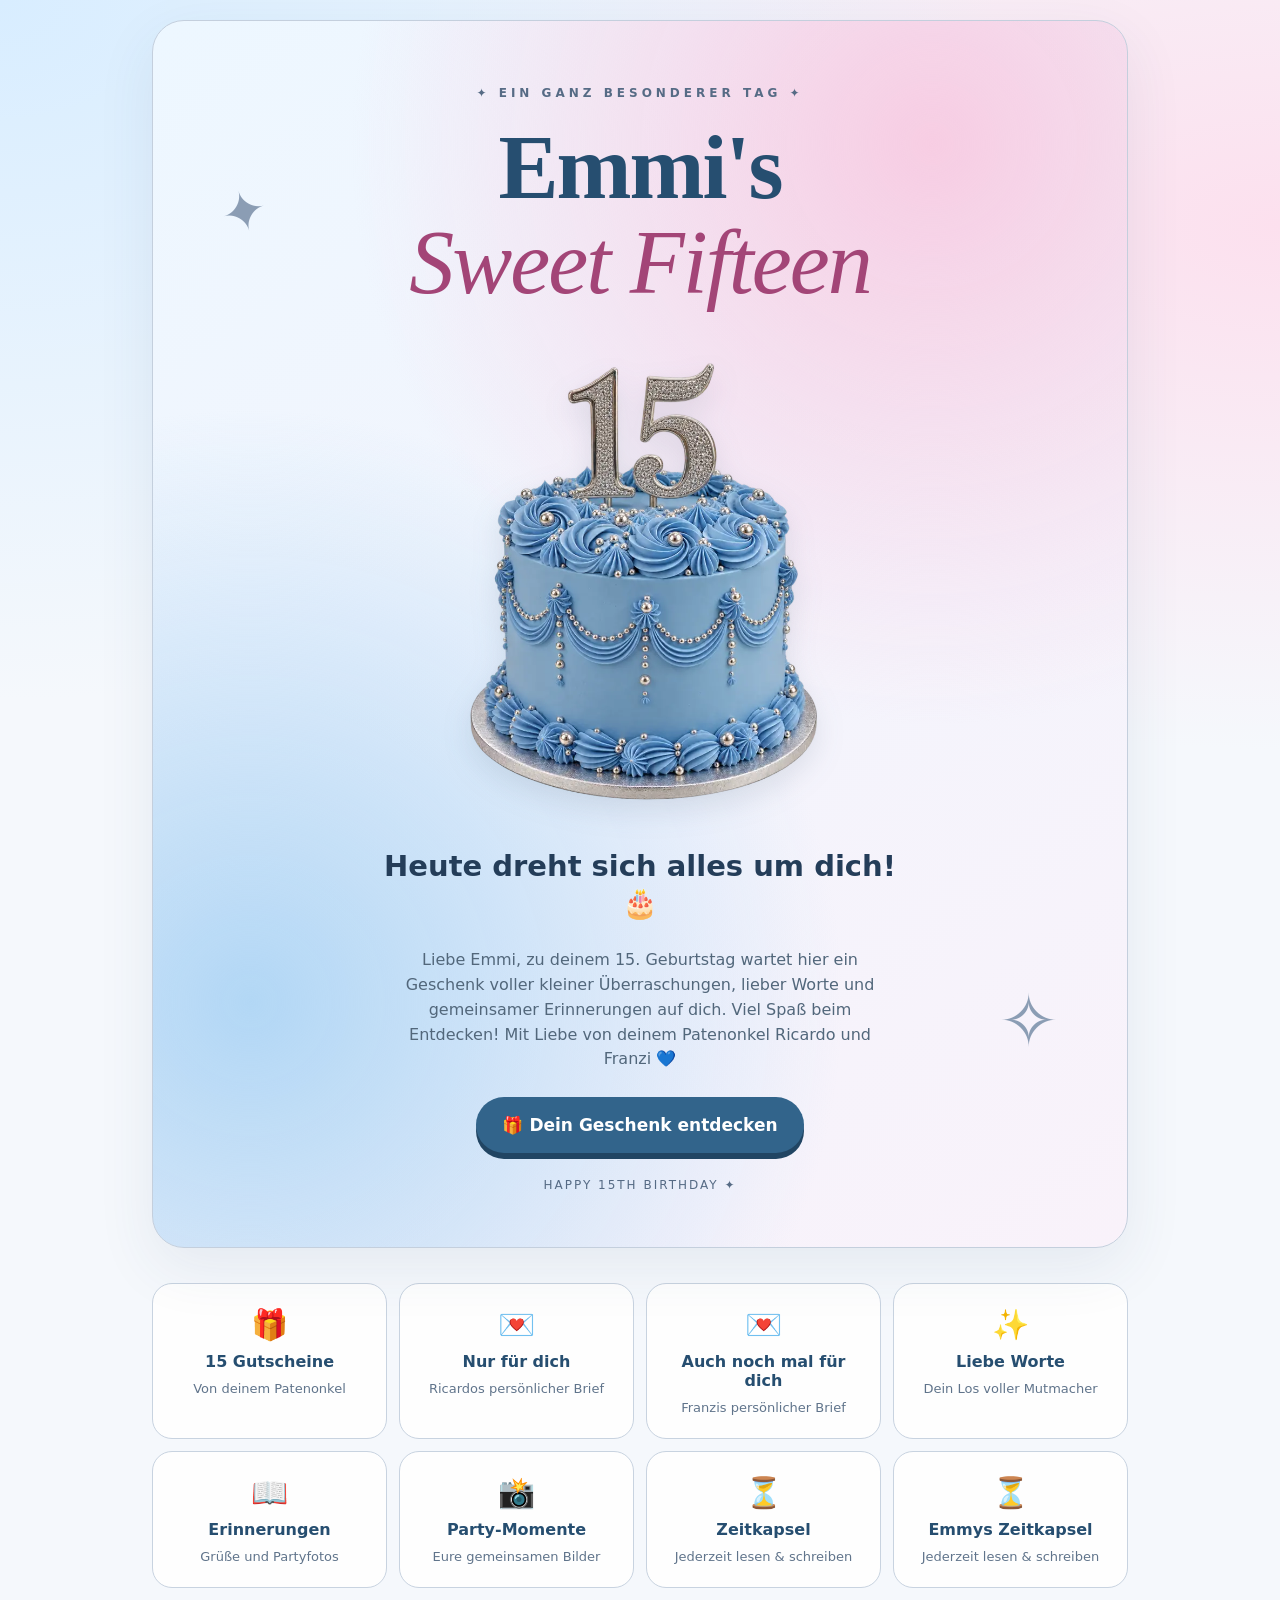
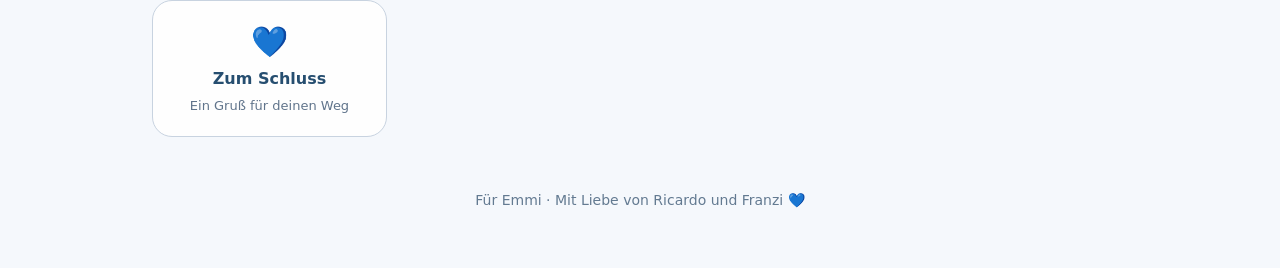
==== index.html @ 67013b08 "Zeitkapsel auf Startseite verlinken und Geburtstagszahl korrigieren" ====
<!doctype html><html lang="de"><head><meta charset="utf-8"><meta name="viewport" content="width=device-width,initial-scale=1"><title>Start · Emmi's Sweet Fifteen</title><style>
:root{--ink:#51372f;--rose:#d78e99;--cream:#fff9f1;--gold:#c59a5e}*{box-sizing:border-box}body{margin:0;font-family:system-ui,-apple-system,'Segoe UI',sans-serif;color:var(--ink);background:radial-gradient(circle at 20% 0%,#ffe0e6,transparent 45%),linear-gradient(160deg,#f5d8cb,#fff7e9);min-height:100dvh}.wrap{max-width:560px;margin:auto;padding:18px 16px 36px}.top{text-align:center;font-size:13px;letter-spacing:2px;font-weight:700;color:#986c69;margin:8px 0 12px}.book{background:var(--cream);border:2px solid #e5b6ad;border-radius:26px;box-shadow:0 15px 40px #704b4933;min-height:550px;overflow:hidden;position:relative}.book:before{content:'';position:absolute;left:12px;top:22px;bottom:22px;border-left:3px dotted #d8a5a0;z-index:1}.page{padding:36px 28px 25px 38px;display:flex;flex-direction:column;align-items:center;text-align:center;min-height:550px}.number{font-size:12px;letter-spacing:2px;font-weight:800;color:#b4747c}.art{width:205px;height:205px;margin:18px auto 8px;border-radius:50%;background:linear-gradient(145deg,#f9e0df,#f9eed9);display:grid;place-items:center;position:relative;box-shadow:inset 0 0 0 8px #ffffff99}.art span{font-size:100px;filter:drop-shadow(0 7px 2px #886b6b20)}.art:after{content:'✦  ✧  ✦';position:absolute;bottom:18px;font-size:20px;color:var(--gold)}h1{font-family:Georgia,serif;font-size:35px;line-height:1.1;margin:13px 0}h2{font-family:Georgia,serif;font-size:30px;margin:12px 0}p{line-height:1.55;font-size:17px;margin:9px 0}.pill{border:1px solid #d9b3a2;border-radius:999px;padding:8px 15px;font-size:12px;letter-spacing:1px;font-weight:700;margin-top:auto}.from{font-size:13px;margin-top:20px;color:#a57b76}.buttons{display:flex;gap:9px;margin:15px 0;flex-wrap:wrap}button,a.action{appearance:none;border:0;border-radius:14px;padding:13px 14px;font-size:14px;font-weight:700;cursor:pointer;text-decoration:none;display:inline-flex;align-items:center;justify-content:center;flex:1;background:#fff;color:#684943;box-shadow:0 3px 12px #6a454020}button.primary{background:#86545b;color:#fff}.tip{text-align:center;font-size:13px;line-height:1.5;color:#7b5a58}.dots{text-align:center;font-size:13px;font-weight:700;color:#8c6562;margin:5px}.cover .art span{font-size:95px}.cover h1{font-size:46px}.cover .sub{font-size:18px}.small{font-size:13px;color:#96746e}#toast{position:fixed;bottom:20px;left:50%;transform:translateX(-50%);background:#533b36;color:white;border-radius:30px;padding:10px 18px;display:none;z-index:4;white-space:nowrap}@media(max-width:370px){.page{padding:30px 20px 20px 30px}.art{width:175px;height:175px}.art span{font-size:85px}h2{font-size:27px}}

html{scroll-behavior:smooth}.wrap{max-width:700px}.hero{position:relative;overflow:hidden;min-height:76svh;display:flex;flex-direction:column;justify-content:center;text-align:center;padding:65px 23px 55px;margin:10px 0 32px;border-radius:32px;color:#fff;background:radial-gradient(circle at 80% 15%,#f7a0c8 0,transparent 36%),radial-gradient(circle at 12% 80%,#9e61a4 0,transparent 40%),linear-gradient(140deg,#21142f,#66325f 52%,#ad5076);box-shadow:0 24px 55px #66325f55}.hero:before{content:'✦';position:absolute;left:7%;top:13%;font-size:55px;color:#ffe5a4;transform:rotate(-15deg)}.hero:after{content:'✧';position:absolute;right:7%;bottom:15%;font-size:72px;color:#ffd8f0}.hero .eyebrow{font-size:12px;font-weight:900;letter-spacing:4px;color:#ffe3ae}.hero .big{font-family:Georgia,serif;font-size:clamp(64px,13vw,108px);font-weight:900;line-height:.92;letter-spacing:-5px;margin:22px 0 10px;text-shadow:0 8px 0 #301c4244}.hero .big em{font-style:normal;color:#ffe4a5}.hero .statement{font-size:clamp(20px,5vw,29px);font-weight:800;line-height:1.3;margin:15px auto;max-width:540px}.hero .detail{font-size:16px;color:#ffeaf4;max-width:480px;margin:10px auto 25px}.hero .cta{display:inline-block;align-self:center;text-decoration:none;background:#ffe7a9;color:#3b2442;padding:18px 26px;border-radius:99px;font-size:17px;font-weight:900;box-shadow:0 9px 0 #2b193b77;transition:transform .2s}.hero .cta:hover{transform:translateY(-3px)}.hero .hint{margin-top:25px;font-size:12px;letter-spacing:2px;color:#f9d8eb}.intro-label{text-align:center;font-weight:900;letter-spacing:2px;font-size:12px;margin:0 0 16px;color:#8b5067}@media(prefers-reduced-motion:reduce){html{scroll-behavior:auto}}.birthday-hero{background:radial-gradient(circle at 80% 15%,#f6b9d4,transparent 35%),radial-gradient(circle at 15% 85%,#a976bd,transparent 40%),linear-gradient(150deg,#452449,#9b568d 60%,#d18eae);min-height:80svh}.birthday-title{font-family:Georgia,serif;font-size:clamp(44px,9vw,78px);line-height:1.06;margin:20px 0 0;letter-spacing:-2px;color:#fff;text-shadow:0 4px 18px #43233e55}.birthday-title em{font-weight:normal;color:#ffe9ac;font-style:italic}.cake-scene{height:285px;position:relative;width:min(100%,370px);margin:8px auto 0;display:grid;place-items:end center;filter:drop-shadow(0 18px 15px #321c3840)}.cake{position:relative;width:250px;height:235px;animation:cakeFloat 3.4s ease-in-out infinite}.cake-layer{position:absolute;left:20px;width:210px;border-radius:16px 16px 24px 24px;background:linear-gradient(90deg,#ed9fb9,#ffc9d7 42%,#ee8cae);border-bottom:12px solid #b8618d;box-shadow:inset -12px 0 #c9749d55}.cake-layer.lower{height:84px;bottom:20px}.cake-layer.upper{width:180px;left:35px;height:69px;bottom:95px;background:linear-gradient(90deg,#ffced8,#ffe2e8,#f2a8c1)}.cake-top{position:absolute;bottom:151px;left:35px;width:180px;height:30px;background:#fff4ed;border-radius:50%;z-index:2;box-shadow:0 6px #fbe1e4}.cake-plate{position:absolute;bottom:10px;left:0;width:250px;height:22px;border-radius:50%;background:#ffe6aa;box-shadow:0 8px #d5a66f}.candles{position:absolute;bottom:173px;left:68px;width:115px;display:flex;justify-content:space-between;z-index:3}.candles i{display:block;width:10px;height:42px;border-radius:3px;background:repeating-linear-gradient(135deg,#fff 0 7px,#b47bb6 7px 13px);position:relative}.candles i:before{content:'';position:absolute;bottom:45px;left:1px;width:9px;height:16px;background:#ffe07c;border-radius:80% 0 80% 80%;transform:rotate(-45deg);box-shadow:0 0 14px #ffdc79;animation:flame .8s ease-in-out infinite alternate}.candles i:nth-child(even):before{animation-delay:.35s}.sparkle{position:absolute;color:#ffe8a6;font-size:40px;animation:twinkle 2s ease-in-out infinite alternate}.s1{top:25px;left:12%}.s2{top:72px;right:9%;animation-delay:.5s}.s3{bottom:65px;left:5%;animation-delay:1s}@keyframes cakeFloat{50%{transform:translateY(-8px)}}@keyframes flame{to{transform:rotate(-32deg) scale(.85);opacity:.8}}@keyframes twinkle{to{transform:scale(1.35) rotate(20deg);opacity:.45}}@media(prefers-reduced-motion:reduce){.cake,.candles i:before,.sparkle{animation:none}}#confetti-layer{position:fixed;inset:0;pointer-events:none;z-index:999;overflow:hidden}.confetti-piece{position:absolute;top:-20px;width:9px;height:15px;opacity:0;animation:confetti-fall var(--dur) linear forwards;left:var(--x);background:var(--color);transform:rotate(var(--rot));border-radius:2px}@keyframes confetti-fall{0%{transform:translate3d(0,-30px,0) rotate(0);opacity:1}90%{opacity:1}100%{transform:translate3d(var(--drift),110vh,0) rotate(850deg);opacity:0}}.scratch-section{margin:34px 0;background:linear-gradient(145deg,#fff9ee,#ffe5ed);border:2px solid #dfb4c5;border-radius:27px;padding:24px;text-align:center;box-shadow:0 15px 32px #704b4920}.scratch-section h2{font-size:30px}.scratch-ticket{position:relative;width:min(100%,340px);height:185px;margin:20px auto;border:5px solid #f5d8a5;border-radius:18px;overflow:hidden;background:radial-gradient(circle,#fff4d7,#ffcddc);box-shadow:0 8px 20px #6c4b4a33}.scratch-reveal{position:absolute;inset:0;display:flex;align-items:center;justify-content:center;flex-direction:column;padding:17px}.scratch-reveal strong{font-family:Georgia,serif;font-size:24px;color:#80476b}.scratch-reveal span{font-size:15px;margin-top:8px;line-height:1.45}.scratch-ticket canvas{position:absolute;inset:0;width:100%;height:100%;touch-action:none;cursor:crosshair}.scratch-hint{font-size:13px;color:#896572}.scratch-section button{background:#86545b;color:white;flex:none}.private-letter{margin:32px 0;padding:28px 20px;text-align:center;border:2px solid #d9b5c6;border-radius:25px;background:linear-gradient(145deg,#fffaf3,#f9e4ed)}.envelope{font-size:85px;display:block;filter:drop-shadow(0 10px 9px #81536a33);transition:transform .5s}.private-letter.open .envelope{transform:translateY(-8px) rotate(-8deg)}.private-letter input{max-width:170px;width:100%;padding:12px;border:1px solid #bc91aa;border-radius:12px;text-align:center;font-size:24px;letter-spacing:9px;background:white}.private-letter button{background:#86545b;color:white;margin:12px}.letter-paper{background:#fffefa;padding:28px 20px;border-radius:14px;box-shadow:0 8px 20px #6c4b4a24;text-align:left;white-space:pre-wrap;line-height:1.75;font-family:Georgia,serif;margin-top:20px;animation:letter-rise .6s ease-out}@keyframes letter-rise{from{opacity:0;transform:translateY(25px)}to{opacity:1;transform:translateY(0)}}</style><style>
:root{--ink:#243d59;--rose:#da75a7;--cream:#fbfdff;--gold:#9daec0;--blue:#32648b;--silver:#c6ced9}
body{color:var(--ink);background:radial-gradient(ellipse at 0 0,#d8edff,transparent 55%),radial-gradient(ellipse at 100% 25%,#fce0ee,transparent 55%),#f5f8fc;background-attachment:fixed}
.wrap{max-width:1020px;padding:20px 22px 60px}
nav.site-nav{position:sticky;top:10px;z-index:20;display:flex;justify-content:center;gap:5px;flex-wrap:wrap;margin:0 0 22px!important;padding:8px;background:#ffffffed;backdrop-filter:blur(14px);border:1px solid #c6ced9;border-radius:20px;box-shadow:0 8px 25px #304c6810}
nav.site-nav a{padding:11px 14px!important;background:transparent!important;color:#284c6b!important;border-radius:12px;text-decoration:none;font-size:14px;font-weight:700}
nav.site-nav a:hover,nav.site-nav a.active{background:#e5f0fc!important}
.hero.birthday-hero{min-height:710px;margin:0 0 35px;border:1px solid #c4cfdd;border-radius:32px;background:radial-gradient(circle at 80% 10%,#f7cde3,transparent 43%),radial-gradient(circle at 10% 80%,#b2d7f5,transparent 45%),linear-gradient(145deg,#edf7ff,#f9f2fa);color:#243d59;box-shadow:0 20px 60px #304c6815}
.birthday-title{color:#264e70;text-shadow:none;font-size:clamp(48px,9vw,90px)}.birthday-title em{color:#a34577}
.hero .eyebrow,.hero .hint{color:#566b85}.hero .detail{color:#52677b}.hero:before,.hero:after,.sparkle{color:#8b9db4}
.hero .cta{background:#32648b;color:white;box-shadow:0 6px 0 #214563}
.cake-plate{background:linear-gradient(90deg,#9aa9bb,#f5f7fa,#a3b0c2);box-shadow:0 8px #8595ab}.cake-layer{border-bottom-color:#a56e94}.candles i{background:repeating-linear-gradient(135deg,#fff 0 7px,#80b9e7 7px 13px)}
.discover{display:grid;grid-template-columns:repeat(4,1fr);gap:12px;margin:0 0 55px}.discover a{display:flex;flex-direction:column;gap:10px;padding:23px 14px;background:#ffffffdd;border:1px solid #c8d3e0;border-radius:20px;color:#264e70;text-decoration:none;text-align:center;font-weight:750;transition:transform .2s}.discover a:hover{transform:translateY(-4px)}.discover span{font-size:30px}.discover small{font-weight:400;font-size:13px;color:#60748b}
#gutscheinbuch{padding-top:18px;scroll-margin-top:100px;color:#385d7c}
.book,.dots,.buttons,.tip,.top{max-width:570px;margin-left:auto;margin-right:auto}.book{border:1px solid #b8cadd;box-shadow:0 18px 45px #304c6818;background:#fbfdff}.book:before{border-color:#b8cadd}.art{background:linear-gradient(145deg,#dceefe,#fbe1ef)}.number,.from,.small,.tip,.dots,.top,.intro-label{color:#5a718a}.pill{border-color:#b8c7d8}.buttons button{color:#284c6b;border:1px solid #c6ced9}.buttons button.primary{background:#32648b;color:#fff}
.scratch-section,.private-letter,#gaestebuch{max-width:760px;margin:55px auto!important;padding:35px 25px!important;background:linear-gradient(145deg,#fff,#edf5ff)!important;border:1px solid #bccbdc!important;border-radius:26px!important;box-shadow:0 15px 45px #304c6810;scroll-margin-top:100px}
.private-letter{background:linear-gradient(145deg,#fff,#fcebf4)!important}.scratch-ticket{border-color:#b8c5d7;background:linear-gradient(140deg,#e1f2ff,#ffe4f1)}.scratch-reveal strong{color:#873e69}.scratch-hint{color:#5b6d83}
button:not(#prev):not(#copy):not(#share),#memorybook-link{background-color:#32648b!important;color:white!important}button:disabled{opacity:.45;cursor:default}input,textarea{font:inherit;border-color:#b8c9dc!important;color:#243d59}a:focus-visible,button:focus-visible,input:focus-visible,textarea:focus-visible{outline:3px solid #d578a9;outline-offset:4px}.letter-paper{background:#fffdfd}
.page-footer{text-align:center;margin:55px auto 0;color:#637a91;font-size:14px}
main:not(.book){background:#fbfdff;border-color:#bccbdc;box-shadow:0 15px 40px #304c6818}.note{background:#e8f1fb;color:#425f7a}.button{background:#32648b}.paper{background:#fff;box-shadow:0 15px 40px #304c6818}.cover{border-color:#bdcadd}.cover h1,.entry h2{color:#32648b}.cover h1 em{color:#a34577}.entry{border-color:#d0dbe6}.eyebrow,.entry small,.footer{color:#60748b}.toolbar button,.toolbar a{background:#32648b}
@media(max-width:600px){.wrap{padding:12px 14px 40px}.hero.birthday-hero{min-height:650px;padding:42px 16px}.discover{grid-template-columns:repeat(2,1fr);gap:10px;margin-bottom:36px}.discover a{padding:20px 10px}nav.site-nav{top:5px}nav.site-nav a{font-size:12px;padding:9px 10px!important}.scratch-section,.private-letter,#gaestebuch{padding:26px 16px!important}.scratch-ticket{height:210px}.paper{padding:25px 18px}}
@media(prefers-reduced-motion:reduce){*,*:before,*:after{animation:none!important;scroll-behavior:auto!important}}
@media print{body{background:#fff}.site-nav,.page-footer{display:none}.paper{box-shadow:none}.cover{border-color:#bccbdc}}
</style><style>.subpage-title{text-align:center;font-family:Georgia,serif;color:#32648b;font-size:clamp(32px,6vw,52px);margin:30px auto 10px}.subpage-desc{text-align:center;color:#5b7189;max-width:640px;margin:0 auto 35px}.subpage{min-height:75vh}.discover a{min-height:130px}.page-footer{margin-top:50px}#gutscheinbuch,#ricardos-brief,#rubbellos,#gaestebuch{scroll-margin-top:40px} .birthday-cake-photo{width:min(100%,420px);margin:26px auto 16px}.birthday-cake-photo img{display:block;width:100%;max-height:420px;object-fit:cover;object-position:center;border-radius:22px;box-shadow:0 16px 35px #34506a35}.birthday-cake-photo figcaption{margin-top:7px;font-size:11px;color:#61768c}</style><style>.birthday-cake-photo{width:min(100%,480px)}.birthday-cake-photo img{height:auto;max-height:none;object-fit:contain;aspect-ratio:1}</style><style>.birthday-cake-photo img{width:100%;height:auto;max-height:520px;object-fit:contain;background:transparent;box-shadow:none;border-radius:0}.birthday-cake-photo{background:transparent;filter:drop-shadow(0 12px 14px #34506a20)}</style></head><body><div class="wrap"><header class="hero birthday-hero"><div class="eyebrow">✦ EIN GANZ BESONDERER TAG ✦</div><h1 class="birthday-title">Emmi's<br><em>Sweet Fifteen</em></h1><figure class="birthday-cake-photo"><img src="assets/emmy-blaue-torte-15.webp" alt="Blaue Geburtstagstorte mit silberner 15" loading="eager" fetchpriority="high" decoding="async"></figure><p class="statement">Heute dreht sich alles um dich! 🎂</p><p class="detail">Liebe Emmi, zu deinem 15. Geburtstag wartet hier ein Geschenk voller kleiner Überraschungen, lieber Worte und gemeinsamer Erinnerungen auf dich. Viel Spaß beim Entdecken! Mit Liebe von deinem Patenonkel Ricardo und Franzi 💙</p><a class="cta" href="gutscheine.html?site=seiten-15">🎁 Dein Geschenk entdecken</a><div class="hint">HAPPY 15TH BIRTHDAY ✦</div></header><div class="discover" aria-label="Deine Überraschungen"><a href="gutscheine.html?site=seiten-15"><span>🎁</span>15 Gutscheine<small>Von deinem Patenonkel</small></a><a href="brief.html?site=seiten-15"><span>💌</span>Nur für dich<small>Ricardos persönlicher Brief</small></a><a href="brief.html?site=zwei-briefe#franzis-brief"><span>💌</span>Auch noch mal für dich<small>Franzis persönlicher Brief</small></a><a href="rubbellos.html?site=seiten-15"><span>✨</span>Liebe Worte<small>Dein Los voller Mutmacher</small></a><a href="gaestebuch.html?site=seiten-15"><span>📖</span>Erinnerungen<small>Grüße und Partyfotos</small></a><a href="fotos.html"><span>📸</span>Party-Momente<small>Eure gemeinsamen Bilder</small></a><a href="zeitkapsel.html"><span>⏳</span>Zeitkapsel<small>Jederzeit lesen & schreiben</small></a><a href="zeitkapsel.html"><span>⏳</span>Emmys Zeitkapsel<small>Jederzeit lesen & schreiben</small></a><a href="zum-schluss.html"><span>💙</span>Zum Schluss<small>Ein Gruß für deinen Weg</small></a></div><footer class="page-footer">Für Emmi · Mit Liebe von Ricardo und Franzi 💙</footer></div><script>(function(){const t=new URLSearchParams(location.search).get('guest')||sessionStorage.getItem('emmi_guest');if(t){sessionStorage.setItem('emmi_guest',t);document.querySelectorAll('a[href]').forEach(a=>{const h=a.getAttribute('href');if(!h||h.startsWith('#'))return;const u=new URL(h,location.href);if(u.origin===location.origin&&u.pathname.endsWith('.html')){u.searchParams.set('guest',t);a.href=u.href}})}})();</script><script>document.querySelectorAll('a[href]').forEach(a=>{const u=new URL(a.href,location.href);if(u.origin===location.origin&&u.pathname.endsWith('.html')){u.searchParams.set('site','seiten-15');a.href=u.href}});</script><script>(()=>{const t=new URLSearchParams(location.search).get('guest')||sessionStorage.getItem('emmi_guest');if(t)sessionStorage.setItem('emmi_guest',t);document.querySelectorAll('a[href]').forEach(a=>{const u=new URL(a.href,location.href);if(u.origin===location.origin&&u.pathname.endsWith('.html')){if(t)u.searchParams.set('guest',t);u.searchParams.set('site','geburtstag-17');a.href=u.href;if(u.pathname===location.pathname){a.setAttribute('aria-current','page');a.classList.add('active')}}});})()</script><script>(()=>{const reduce=matchMedia('(prefers-reduced-motion: reduce)').matches;function confetti(){if(reduce)return;const layer=document.createElement('div');layer.id='confetti-layer';document.body.append(layer);const colors=['#83bce8','#f1a2c9','#c6ced9','#ffffff','#dcecff'];for(let i=0;i<100;i++){const p=document.createElement('i');p.className='confetti-piece';p.style.setProperty('--x',Math.random()*100+'%');p.style.setProperty('--drift',(Math.random()*200-100)+'px');p.style.setProperty('--dur',(3+Math.random()*3)+'s');p.style.setProperty('--color',colors[i%colors.length]);p.style.setProperty('--rot',Math.random()*360+'deg');p.style.animationDelay=Math.random()*1.3+'s';layer.append(p)}setTimeout(()=>layer.remove(),7500)}if(!sessionStorage.getItem('emmi_welcome')){sessionStorage.setItem('emmi_welcome','1');setTimeout(confetti,400)}})()</script></body></html>
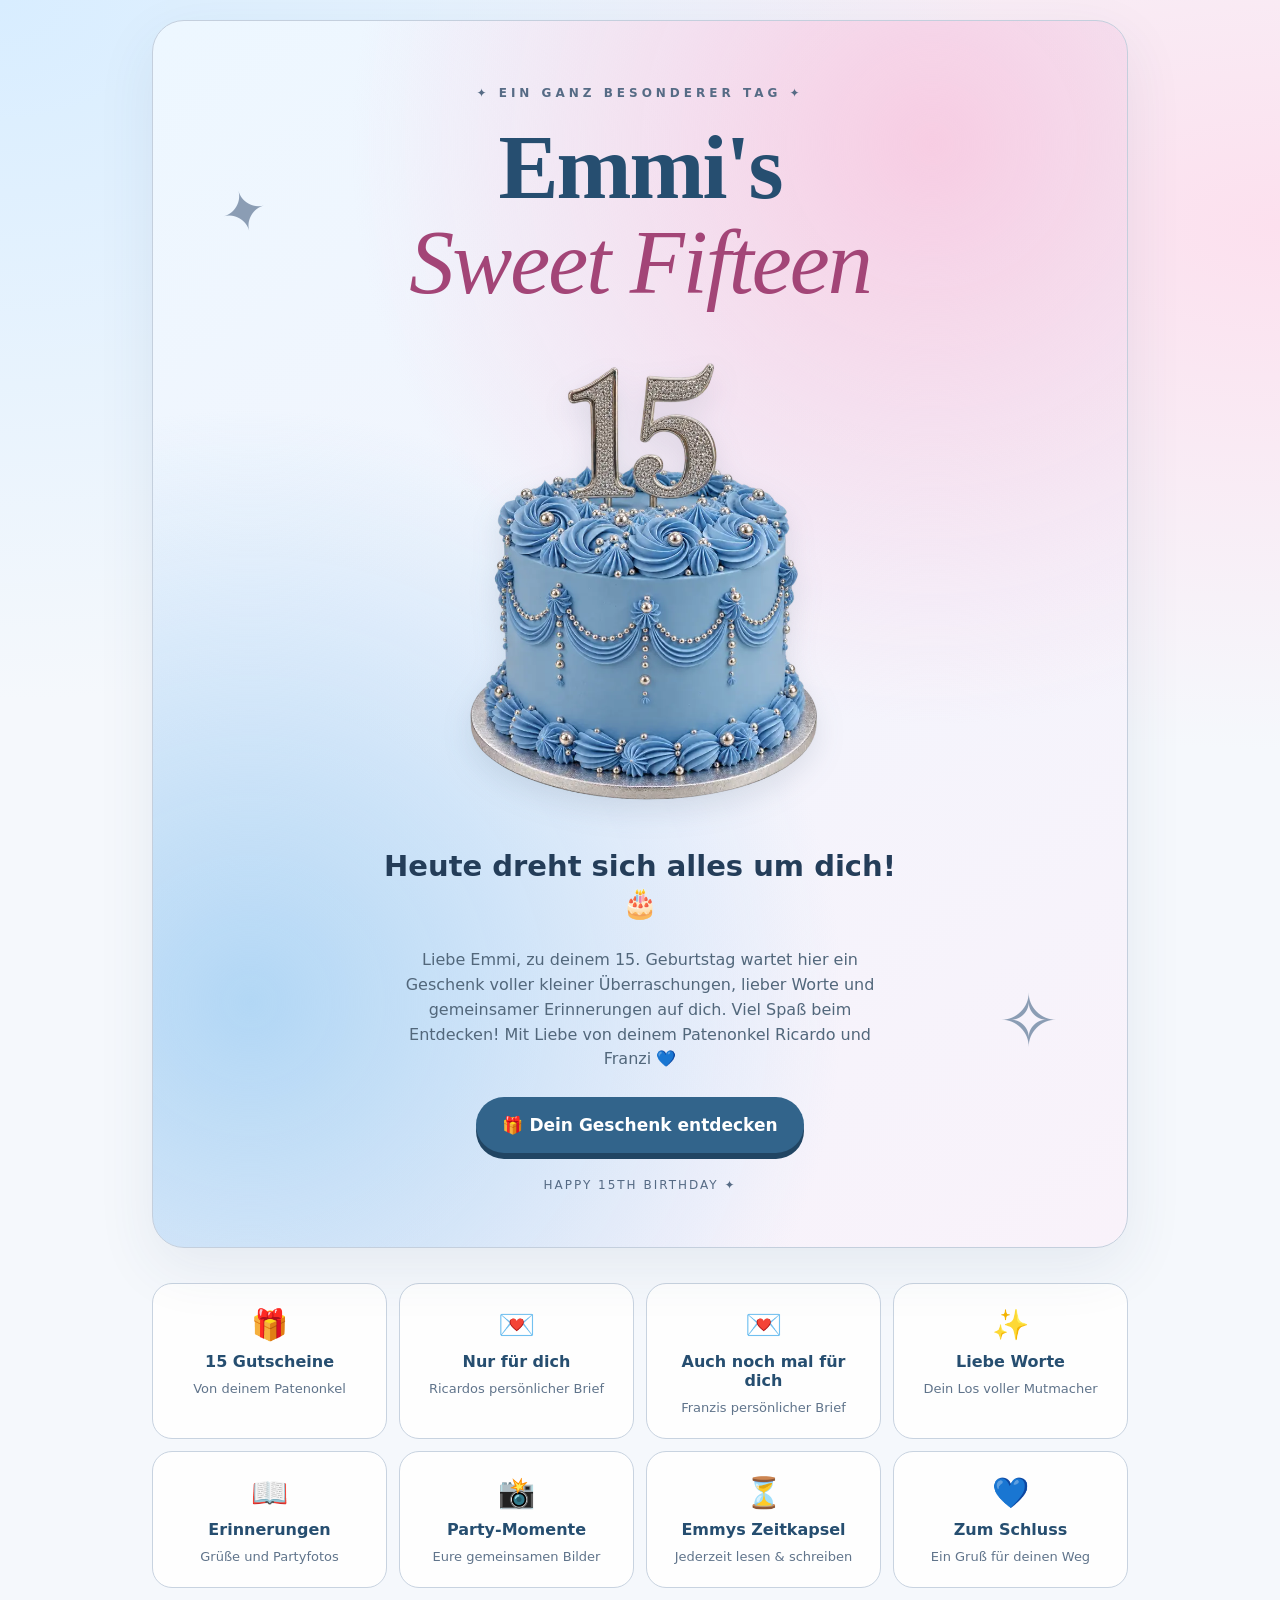
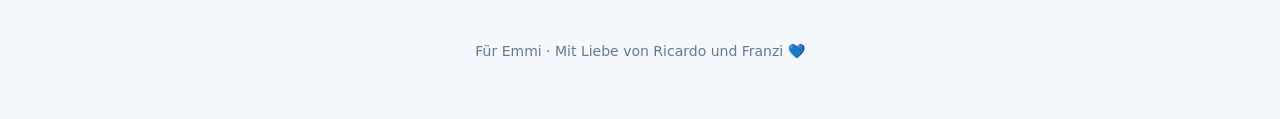
==== commit 1f924201: "Doppelte Zeitkapsel-Kachel entfernen" ====
--- a/index.html
+++ b/index.html
@@ -24,4 +24,4 @@
 @media(max-width:600px){.wrap{padding:12px 14px 40px}.hero.birthday-hero{min-height:650px;padding:42px 16px}.discover{grid-template-columns:repeat(2,1fr);gap:10px;margin-bottom:36px}.discover a{padding:20px 10px}nav.site-nav{top:5px}nav.site-nav a{font-size:12px;padding:9px 10px!important}.scratch-section,.private-letter,#gaestebuch{padding:26px 16px!important}.scratch-ticket{height:210px}.paper{padding:25px 18px}}
 @media(prefers-reduced-motion:reduce){*,*:before,*:after{animation:none!important;scroll-behavior:auto!important}}
 @media print{body{background:#fff}.site-nav,.page-footer{display:none}.paper{box-shadow:none}.cover{border-color:#bccbdc}}
-</style><style>.subpage-title{text-align:center;font-family:Georgia,serif;color:#32648b;font-size:clamp(32px,6vw,52px);margin:30px auto 10px}.subpage-desc{text-align:center;color:#5b7189;max-width:640px;margin:0 auto 35px}.subpage{min-height:75vh}.discover a{min-height:130px}.page-footer{margin-top:50px}#gutscheinbuch,#ricardos-brief,#rubbellos,#gaestebuch{scroll-margin-top:40px} .birthday-cake-photo{width:min(100%,420px);margin:26px auto 16px}.birthday-cake-photo img{display:block;width:100%;max-height:420px;object-fit:cover;object-position:center;border-radius:22px;box-shadow:0 16px 35px #34506a35}.birthday-cake-photo figcaption{margin-top:7px;font-size:11px;color:#61768c}</style><style>.birthday-cake-photo{width:min(100%,480px)}.birthday-cake-photo img{height:auto;max-height:none;object-fit:contain;aspect-ratio:1}</style><style>.birthday-cake-photo img{width:100%;height:auto;max-height:520px;object-fit:contain;background:transparent;box-shadow:none;border-radius:0}.birthday-cake-photo{background:transparent;filter:drop-shadow(0 12px 14px #34506a20)}</style></head><body><div class="wrap"><header class="hero birthday-hero"><div class="eyebrow">✦ EIN GANZ BESONDERER TAG ✦</div><h1 class="birthday-title">Emmi's<br><em>Sweet Fifteen</em></h1><figure class="birthday-cake-photo"><img src="assets/emmy-blaue-torte-15.webp" alt="Blaue Geburtstagstorte mit silberner 15" loading="eager" fetchpriority="high" decoding="async"></figure><p class="statement">Heute dreht sich alles um dich! 🎂</p><p class="detail">Liebe Emmi, zu deinem 15. Geburtstag wartet hier ein Geschenk voller kleiner Überraschungen, lieber Worte und gemeinsamer Erinnerungen auf dich. Viel Spaß beim Entdecken! Mit Liebe von deinem Patenonkel Ricardo und Franzi 💙</p><a class="cta" href="gutscheine.html?site=seiten-15">🎁 Dein Geschenk entdecken</a><div class="hint">HAPPY 15TH BIRTHDAY ✦</div></header><div class="discover" aria-label="Deine Überraschungen"><a href="gutscheine.html?site=seiten-15"><span>🎁</span>15 Gutscheine<small>Von deinem Patenonkel</small></a><a href="brief.html?site=seiten-15"><span>💌</span>Nur für dich<small>Ricardos persönlicher Brief</small></a><a href="brief.html?site=zwei-briefe#franzis-brief"><span>💌</span>Auch noch mal für dich<small>Franzis persönlicher Brief</small></a><a href="rubbellos.html?site=seiten-15"><span>✨</span>Liebe Worte<small>Dein Los voller Mutmacher</small></a><a href="gaestebuch.html?site=seiten-15"><span>📖</span>Erinnerungen<small>Grüße und Partyfotos</small></a><a href="fotos.html"><span>📸</span>Party-Momente<small>Eure gemeinsamen Bilder</small></a><a href="zeitkapsel.html"><span>⏳</span>Zeitkapsel<small>Jederzeit lesen & schreiben</small></a><a href="zeitkapsel.html"><span>⏳</span>Emmys Zeitkapsel<small>Jederzeit lesen & schreiben</small></a><a href="zum-schluss.html"><span>💙</span>Zum Schluss<small>Ein Gruß für deinen Weg</small></a></div><footer class="page-footer">Für Emmi · Mit Liebe von Ricardo und Franzi 💙</footer></div><script>(function(){const t=new URLSearchParams(location.search).get('guest')||sessionStorage.getItem('emmi_guest');if(t){sessionStorage.setItem('emmi_guest',t);document.querySelectorAll('a[href]').forEach(a=>{const h=a.getAttribute('href');if(!h||h.startsWith('#'))return;const u=new URL(h,location.href);if(u.origin===location.origin&&u.pathname.endsWith('.html')){u.searchParams.set('guest',t);a.href=u.href}})}})();</script><script>document.querySelectorAll('a[href]').forEach(a=>{const u=new URL(a.href,location.href);if(u.origin===location.origin&&u.pathname.endsWith('.html')){u.searchParams.set('site','seiten-15');a.href=u.href}});</script><script>(()=>{const t=new URLSearchParams(location.search).get('guest')||sessionStorage.getItem('emmi_guest');if(t)sessionStorage.setItem('emmi_guest',t);document.querySelectorAll('a[href]').forEach(a=>{const u=new URL(a.href,location.href);if(u.origin===location.origin&&u.pathname.endsWith('.html')){if(t)u.searchParams.set('guest',t);u.searchParams.set('site','geburtstag-17');a.href=u.href;if(u.pathname===location.pathname){a.setAttribute('aria-current','page');a.classList.add('active')}}});})()</script><script>(()=>{const reduce=matchMedia('(prefers-reduced-motion: reduce)').matches;function confetti(){if(reduce)return;const layer=document.createElement('div');layer.id='confetti-layer';document.body.append(layer);const colors=['#83bce8','#f1a2c9','#c6ced9','#ffffff','#dcecff'];for(let i=0;i<100;i++){const p=document.createElement('i');p.className='confetti-piece';p.style.setProperty('--x',Math.random()*100+'%');p.style.setProperty('--drift',(Math.random()*200-100)+'px');p.style.setProperty('--dur',(3+Math.random()*3)+'s');p.style.setProperty('--color',colors[i%colors.length]);p.style.setProperty('--rot',Math.random()*360+'deg');p.style.animationDelay=Math.random()*1.3+'s';layer.append(p)}setTimeout(()=>layer.remove(),7500)}if(!sessionStorage.getItem('emmi_welcome')){sessionStorage.setItem('emmi_welcome','1');setTimeout(confetti,400)}})()</script></body></html>+</style><style>.subpage-title{text-align:center;font-family:Georgia,serif;color:#32648b;font-size:clamp(32px,6vw,52px);margin:30px auto 10px}.subpage-desc{text-align:center;color:#5b7189;max-width:640px;margin:0 auto 35px}.subpage{min-height:75vh}.discover a{min-height:130px}.page-footer{margin-top:50px}#gutscheinbuch,#ricardos-brief,#rubbellos,#gaestebuch{scroll-margin-top:40px} .birthday-cake-photo{width:min(100%,420px);margin:26px auto 16px}.birthday-cake-photo img{display:block;width:100%;max-height:420px;object-fit:cover;object-position:center;border-radius:22px;box-shadow:0 16px 35px #34506a35}.birthday-cake-photo figcaption{margin-top:7px;font-size:11px;color:#61768c}</style><style>.birthday-cake-photo{width:min(100%,480px)}.birthday-cake-photo img{height:auto;max-height:none;object-fit:contain;aspect-ratio:1}</style><style>.birthday-cake-photo img{width:100%;height:auto;max-height:520px;object-fit:contain;background:transparent;box-shadow:none;border-radius:0}.birthday-cake-photo{background:transparent;filter:drop-shadow(0 12px 14px #34506a20)}</style></head><body><div class="wrap"><header class="hero birthday-hero"><div class="eyebrow">✦ EIN GANZ BESONDERER TAG ✦</div><h1 class="birthday-title">Emmi's<br><em>Sweet Fifteen</em></h1><figure class="birthday-cake-photo"><img src="assets/emmy-blaue-torte-15.webp" alt="Blaue Geburtstagstorte mit silberner 15" loading="eager" fetchpriority="high" decoding="async"></figure><p class="statement">Heute dreht sich alles um dich! 🎂</p><p class="detail">Liebe Emmi, zu deinem 15. Geburtstag wartet hier ein Geschenk voller kleiner Überraschungen, lieber Worte und gemeinsamer Erinnerungen auf dich. Viel Spaß beim Entdecken! Mit Liebe von deinem Patenonkel Ricardo und Franzi 💙</p><a class="cta" href="gutscheine.html?site=seiten-15">🎁 Dein Geschenk entdecken</a><div class="hint">HAPPY 15TH BIRTHDAY ✦</div></header><div class="discover" aria-label="Deine Überraschungen"><a href="gutscheine.html?site=seiten-15"><span>🎁</span>15 Gutscheine<small>Von deinem Patenonkel</small></a><a href="brief.html?site=seiten-15"><span>💌</span>Nur für dich<small>Ricardos persönlicher Brief</small></a><a href="brief.html?site=zwei-briefe#franzis-brief"><span>💌</span>Auch noch mal für dich<small>Franzis persönlicher Brief</small></a><a href="rubbellos.html?site=seiten-15"><span>✨</span>Liebe Worte<small>Dein Los voller Mutmacher</small></a><a href="gaestebuch.html?site=seiten-15"><span>📖</span>Erinnerungen<small>Grüße und Partyfotos</small></a><a href="fotos.html"><span>📸</span>Party-Momente<small>Eure gemeinsamen Bilder</small></a><a href="zeitkapsel.html"><span>⏳</span>Emmys Zeitkapsel<small>Jederzeit lesen & schreiben</small></a><a href="zum-schluss.html"><span>💙</span>Zum Schluss<small>Ein Gruß für deinen Weg</small></a></div><footer class="page-footer">Für Emmi · Mit Liebe von Ricardo und Franzi 💙</footer></div><script>(function(){const t=new URLSearchParams(location.search).get('guest')||sessionStorage.getItem('emmi_guest');if(t){sessionStorage.setItem('emmi_guest',t);document.querySelectorAll('a[href]').forEach(a=>{const h=a.getAttribute('href');if(!h||h.startsWith('#'))return;const u=new URL(h,location.href);if(u.origin===location.origin&&u.pathname.endsWith('.html')){u.searchParams.set('guest',t);a.href=u.href}})}})();</script><script>document.querySelectorAll('a[href]').forEach(a=>{const u=new URL(a.href,location.href);if(u.origin===location.origin&&u.pathname.endsWith('.html')){u.searchParams.set('site','seiten-15');a.href=u.href}});</script><script>(()=>{const t=new URLSearchParams(location.search).get('guest')||sessionStorage.getItem('emmi_guest');if(t)sessionStorage.setItem('emmi_guest',t);document.querySelectorAll('a[href]').forEach(a=>{const u=new URL(a.href,location.href);if(u.origin===location.origin&&u.pathname.endsWith('.html')){if(t)u.searchParams.set('guest',t);u.searchParams.set('site','geburtstag-17');a.href=u.href;if(u.pathname===location.pathname){a.setAttribute('aria-current','page');a.classList.add('active')}}});})()</script><script>(()=>{const reduce=matchMedia('(prefers-reduced-motion: reduce)').matches;function confetti(){if(reduce)return;const layer=document.createElement('div');layer.id='confetti-layer';document.body.append(layer);const colors=['#83bce8','#f1a2c9','#c6ced9','#ffffff','#dcecff'];for(let i=0;i<100;i++){const p=document.createElement('i');p.className='confetti-piece';p.style.setProperty('--x',Math.random()*100+'%');p.style.setProperty('--drift',(Math.random()*200-100)+'px');p.style.setProperty('--dur',(3+Math.random()*3)+'s');p.style.setProperty('--color',colors[i%colors.length]);p.style.setProperty('--rot',Math.random()*360+'deg');p.style.animationDelay=Math.random()*1.3+'s';layer.append(p)}setTimeout(()=>layer.remove(),7500)}if(!sessionStorage.getItem('emmi_welcome')){sessionStorage.setItem('emmi_welcome','1');setTimeout(confetti,400)}})()</script></body></html>
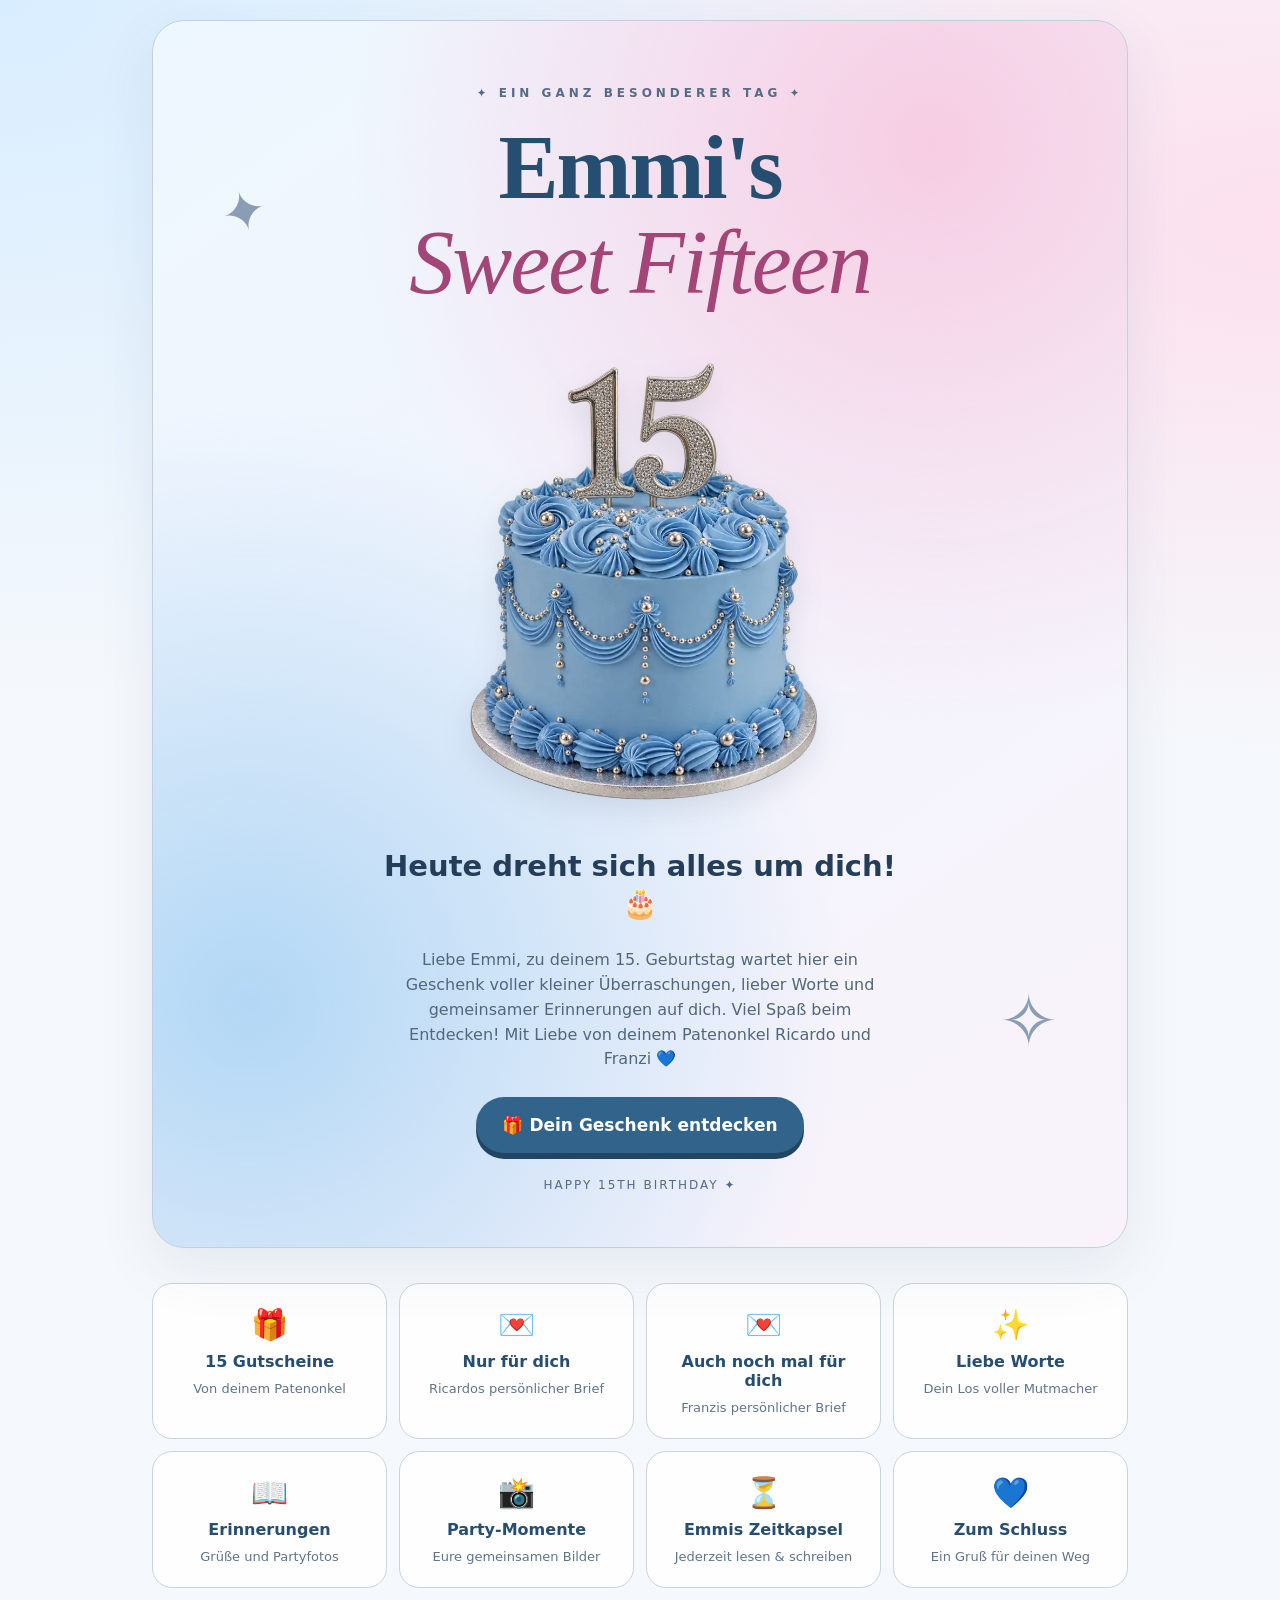
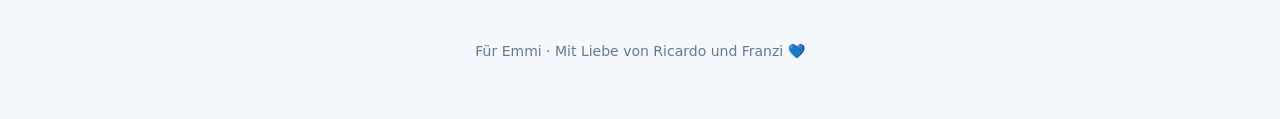
==== commit f6d08da2: "Correct Emmi spelling in birthday page and letters" ====
--- a/index.html
+++ b/index.html
@@ -24,4 +24,4 @@
 @media(max-width:600px){.wrap{padding:12px 14px 40px}.hero.birthday-hero{min-height:650px;padding:42px 16px}.discover{grid-template-columns:repeat(2,1fr);gap:10px;margin-bottom:36px}.discover a{padding:20px 10px}nav.site-nav{top:5px}nav.site-nav a{font-size:12px;padding:9px 10px!important}.scratch-section,.private-letter,#gaestebuch{padding:26px 16px!important}.scratch-ticket{height:210px}.paper{padding:25px 18px}}
 @media(prefers-reduced-motion:reduce){*,*:before,*:after{animation:none!important;scroll-behavior:auto!important}}
 @media print{body{background:#fff}.site-nav,.page-footer{display:none}.paper{box-shadow:none}.cover{border-color:#bccbdc}}
-</style><style>.subpage-title{text-align:center;font-family:Georgia,serif;color:#32648b;font-size:clamp(32px,6vw,52px);margin:30px auto 10px}.subpage-desc{text-align:center;color:#5b7189;max-width:640px;margin:0 auto 35px}.subpage{min-height:75vh}.discover a{min-height:130px}.page-footer{margin-top:50px}#gutscheinbuch,#ricardos-brief,#rubbellos,#gaestebuch{scroll-margin-top:40px} .birthday-cake-photo{width:min(100%,420px);margin:26px auto 16px}.birthday-cake-photo img{display:block;width:100%;max-height:420px;object-fit:cover;object-position:center;border-radius:22px;box-shadow:0 16px 35px #34506a35}.birthday-cake-photo figcaption{margin-top:7px;font-size:11px;color:#61768c}</style><style>.birthday-cake-photo{width:min(100%,480px)}.birthday-cake-photo img{height:auto;max-height:none;object-fit:contain;aspect-ratio:1}</style><style>.birthday-cake-photo img{width:100%;height:auto;max-height:520px;object-fit:contain;background:transparent;box-shadow:none;border-radius:0}.birthday-cake-photo{background:transparent;filter:drop-shadow(0 12px 14px #34506a20)}</style></head><body><div class="wrap"><header class="hero birthday-hero"><div class="eyebrow">✦ EIN GANZ BESONDERER TAG ✦</div><h1 class="birthday-title">Emmi's<br><em>Sweet Fifteen</em></h1><figure class="birthday-cake-photo"><img src="assets/emmy-blaue-torte-15.webp" alt="Blaue Geburtstagstorte mit silberner 15" loading="eager" fetchpriority="high" decoding="async"></figure><p class="statement">Heute dreht sich alles um dich! 🎂</p><p class="detail">Liebe Emmi, zu deinem 15. Geburtstag wartet hier ein Geschenk voller kleiner Überraschungen, lieber Worte und gemeinsamer Erinnerungen auf dich. Viel Spaß beim Entdecken! Mit Liebe von deinem Patenonkel Ricardo und Franzi 💙</p><a class="cta" href="gutscheine.html?site=seiten-15">🎁 Dein Geschenk entdecken</a><div class="hint">HAPPY 15TH BIRTHDAY ✦</div></header><div class="discover" aria-label="Deine Überraschungen"><a href="gutscheine.html?site=seiten-15"><span>🎁</span>15 Gutscheine<small>Von deinem Patenonkel</small></a><a href="brief.html?site=seiten-15"><span>💌</span>Nur für dich<small>Ricardos persönlicher Brief</small></a><a href="brief.html?site=zwei-briefe#franzis-brief"><span>💌</span>Auch noch mal für dich<small>Franzis persönlicher Brief</small></a><a href="rubbellos.html?site=seiten-15"><span>✨</span>Liebe Worte<small>Dein Los voller Mutmacher</small></a><a href="gaestebuch.html?site=seiten-15"><span>📖</span>Erinnerungen<small>Grüße und Partyfotos</small></a><a href="fotos.html"><span>📸</span>Party-Momente<small>Eure gemeinsamen Bilder</small></a><a href="zeitkapsel.html"><span>⏳</span>Emmys Zeitkapsel<small>Jederzeit lesen & schreiben</small></a><a href="zum-schluss.html"><span>💙</span>Zum Schluss<small>Ein Gruß für deinen Weg</small></a></div><footer class="page-footer">Für Emmi · Mit Liebe von Ricardo und Franzi 💙</footer></div><script>(function(){const t=new URLSearchParams(location.search).get('guest')||sessionStorage.getItem('emmi_guest');if(t){sessionStorage.setItem('emmi_guest',t);document.querySelectorAll('a[href]').forEach(a=>{const h=a.getAttribute('href');if(!h||h.startsWith('#'))return;const u=new URL(h,location.href);if(u.origin===location.origin&&u.pathname.endsWith('.html')){u.searchParams.set('guest',t);a.href=u.href}})}})();</script><script>document.querySelectorAll('a[href]').forEach(a=>{const u=new URL(a.href,location.href);if(u.origin===location.origin&&u.pathname.endsWith('.html')){u.searchParams.set('site','seiten-15');a.href=u.href}});</script><script>(()=>{const t=new URLSearchParams(location.search).get('guest')||sessionStorage.getItem('emmi_guest');if(t)sessionStorage.setItem('emmi_guest',t);document.querySelectorAll('a[href]').forEach(a=>{const u=new URL(a.href,location.href);if(u.origin===location.origin&&u.pathname.endsWith('.html')){if(t)u.searchParams.set('guest',t);u.searchParams.set('site','geburtstag-17');a.href=u.href;if(u.pathname===location.pathname){a.setAttribute('aria-current','page');a.classList.add('active')}}});})()</script><script>(()=>{const reduce=matchMedia('(prefers-reduced-motion: reduce)').matches;function confetti(){if(reduce)return;const layer=document.createElement('div');layer.id='confetti-layer';document.body.append(layer);const colors=['#83bce8','#f1a2c9','#c6ced9','#ffffff','#dcecff'];for(let i=0;i<100;i++){const p=document.createElement('i');p.className='confetti-piece';p.style.setProperty('--x',Math.random()*100+'%');p.style.setProperty('--drift',(Math.random()*200-100)+'px');p.style.setProperty('--dur',(3+Math.random()*3)+'s');p.style.setProperty('--color',colors[i%colors.length]);p.style.setProperty('--rot',Math.random()*360+'deg');p.style.animationDelay=Math.random()*1.3+'s';layer.append(p)}setTimeout(()=>layer.remove(),7500)}if(!sessionStorage.getItem('emmi_welcome')){sessionStorage.setItem('emmi_welcome','1');setTimeout(confetti,400)}})()</script></body></html>+</style><style>.subpage-title{text-align:center;font-family:Georgia,serif;color:#32648b;font-size:clamp(32px,6vw,52px);margin:30px auto 10px}.subpage-desc{text-align:center;color:#5b7189;max-width:640px;margin:0 auto 35px}.subpage{min-height:75vh}.discover a{min-height:130px}.page-footer{margin-top:50px}#gutscheinbuch,#ricardos-brief,#rubbellos,#gaestebuch{scroll-margin-top:40px} .birthday-cake-photo{width:min(100%,420px);margin:26px auto 16px}.birthday-cake-photo img{display:block;width:100%;max-height:420px;object-fit:cover;object-position:center;border-radius:22px;box-shadow:0 16px 35px #34506a35}.birthday-cake-photo figcaption{margin-top:7px;font-size:11px;color:#61768c}</style><style>.birthday-cake-photo{width:min(100%,480px)}.birthday-cake-photo img{height:auto;max-height:none;object-fit:contain;aspect-ratio:1}</style><style>.birthday-cake-photo img{width:100%;height:auto;max-height:520px;object-fit:contain;background:transparent;box-shadow:none;border-radius:0}.birthday-cake-photo{background:transparent;filter:drop-shadow(0 12px 14px #34506a20)}</style></head><body><div class="wrap"><header class="hero birthday-hero"><div class="eyebrow">✦ EIN GANZ BESONDERER TAG ✦</div><h1 class="birthday-title">Emmi's<br><em>Sweet Fifteen</em></h1><figure class="birthday-cake-photo"><img src="assets/emmy-blaue-torte-15.webp" alt="Blaue Geburtstagstorte mit silberner 15" loading="eager" fetchpriority="high" decoding="async"></figure><p class="statement">Heute dreht sich alles um dich! 🎂</p><p class="detail">Liebe Emmi, zu deinem 15. Geburtstag wartet hier ein Geschenk voller kleiner Überraschungen, lieber Worte und gemeinsamer Erinnerungen auf dich. Viel Spaß beim Entdecken! Mit Liebe von deinem Patenonkel Ricardo und Franzi 💙</p><a class="cta" href="gutscheine.html?site=seiten-15">🎁 Dein Geschenk entdecken</a><div class="hint">HAPPY 15TH BIRTHDAY ✦</div></header><div class="discover" aria-label="Deine Überraschungen"><a href="gutscheine.html?site=seiten-15"><span>🎁</span>15 Gutscheine<small>Von deinem Patenonkel</small></a><a href="brief.html?site=seiten-15"><span>💌</span>Nur für dich<small>Ricardos persönlicher Brief</small></a><a href="brief.html?site=zwei-briefe#franzis-brief"><span>💌</span>Auch noch mal für dich<small>Franzis persönlicher Brief</small></a><a href="rubbellos.html?site=seiten-15"><span>✨</span>Liebe Worte<small>Dein Los voller Mutmacher</small></a><a href="gaestebuch.html?site=seiten-15"><span>📖</span>Erinnerungen<small>Grüße und Partyfotos</small></a><a href="fotos.html"><span>📸</span>Party-Momente<small>Eure gemeinsamen Bilder</small></a><a href="zeitkapsel.html"><span>⏳</span>Emmis Zeitkapsel<small>Jederzeit lesen & schreiben</small></a><a href="zum-schluss.html"><span>💙</span>Zum Schluss<small>Ein Gruß für deinen Weg</small></a></div><footer class="page-footer">Für Emmi · Mit Liebe von Ricardo und Franzi 💙</footer></div><script>(function(){const t=new URLSearchParams(location.search).get('guest')||sessionStorage.getItem('emmi_guest');if(t){sessionStorage.setItem('emmi_guest',t);document.querySelectorAll('a[href]').forEach(a=>{const h=a.getAttribute('href');if(!h||h.startsWith('#'))return;const u=new URL(h,location.href);if(u.origin===location.origin&&u.pathname.endsWith('.html')){u.searchParams.set('guest',t);a.href=u.href}})}})();</script><script>document.querySelectorAll('a[href]').forEach(a=>{const u=new URL(a.href,location.href);if(u.origin===location.origin&&u.pathname.endsWith('.html')){u.searchParams.set('site','seiten-15');a.href=u.href}});</script><script>(()=>{const t=new URLSearchParams(location.search).get('guest')||sessionStorage.getItem('emmi_guest');if(t)sessionStorage.setItem('emmi_guest',t);document.querySelectorAll('a[href]').forEach(a=>{const u=new URL(a.href,location.href);if(u.origin===location.origin&&u.pathname.endsWith('.html')){if(t)u.searchParams.set('guest',t);u.searchParams.set('site','geburtstag-17');a.href=u.href;if(u.pathname===location.pathname){a.setAttribute('aria-current','page');a.classList.add('active')}}});})()</script><script>(()=>{const reduce=matchMedia('(prefers-reduced-motion: reduce)').matches;function confetti(){if(reduce)return;const layer=document.createElement('div');layer.id='confetti-layer';document.body.append(layer);const colors=['#83bce8','#f1a2c9','#c6ced9','#ffffff','#dcecff'];for(let i=0;i<100;i++){const p=document.createElement('i');p.className='confetti-piece';p.style.setProperty('--x',Math.random()*100+'%');p.style.setProperty('--drift',(Math.random()*200-100)+'px');p.style.setProperty('--dur',(3+Math.random()*3)+'s');p.style.setProperty('--color',colors[i%colors.length]);p.style.setProperty('--rot',Math.random()*360+'deg');p.style.animationDelay=Math.random()*1.3+'s';layer.append(p)}setTimeout(()=>layer.remove(),7500)}if(!sessionStorage.getItem('emmi_welcome')){sessionStorage.setItem('emmi_welcome','1');setTimeout(confetti,400)}})()</script></body></html>
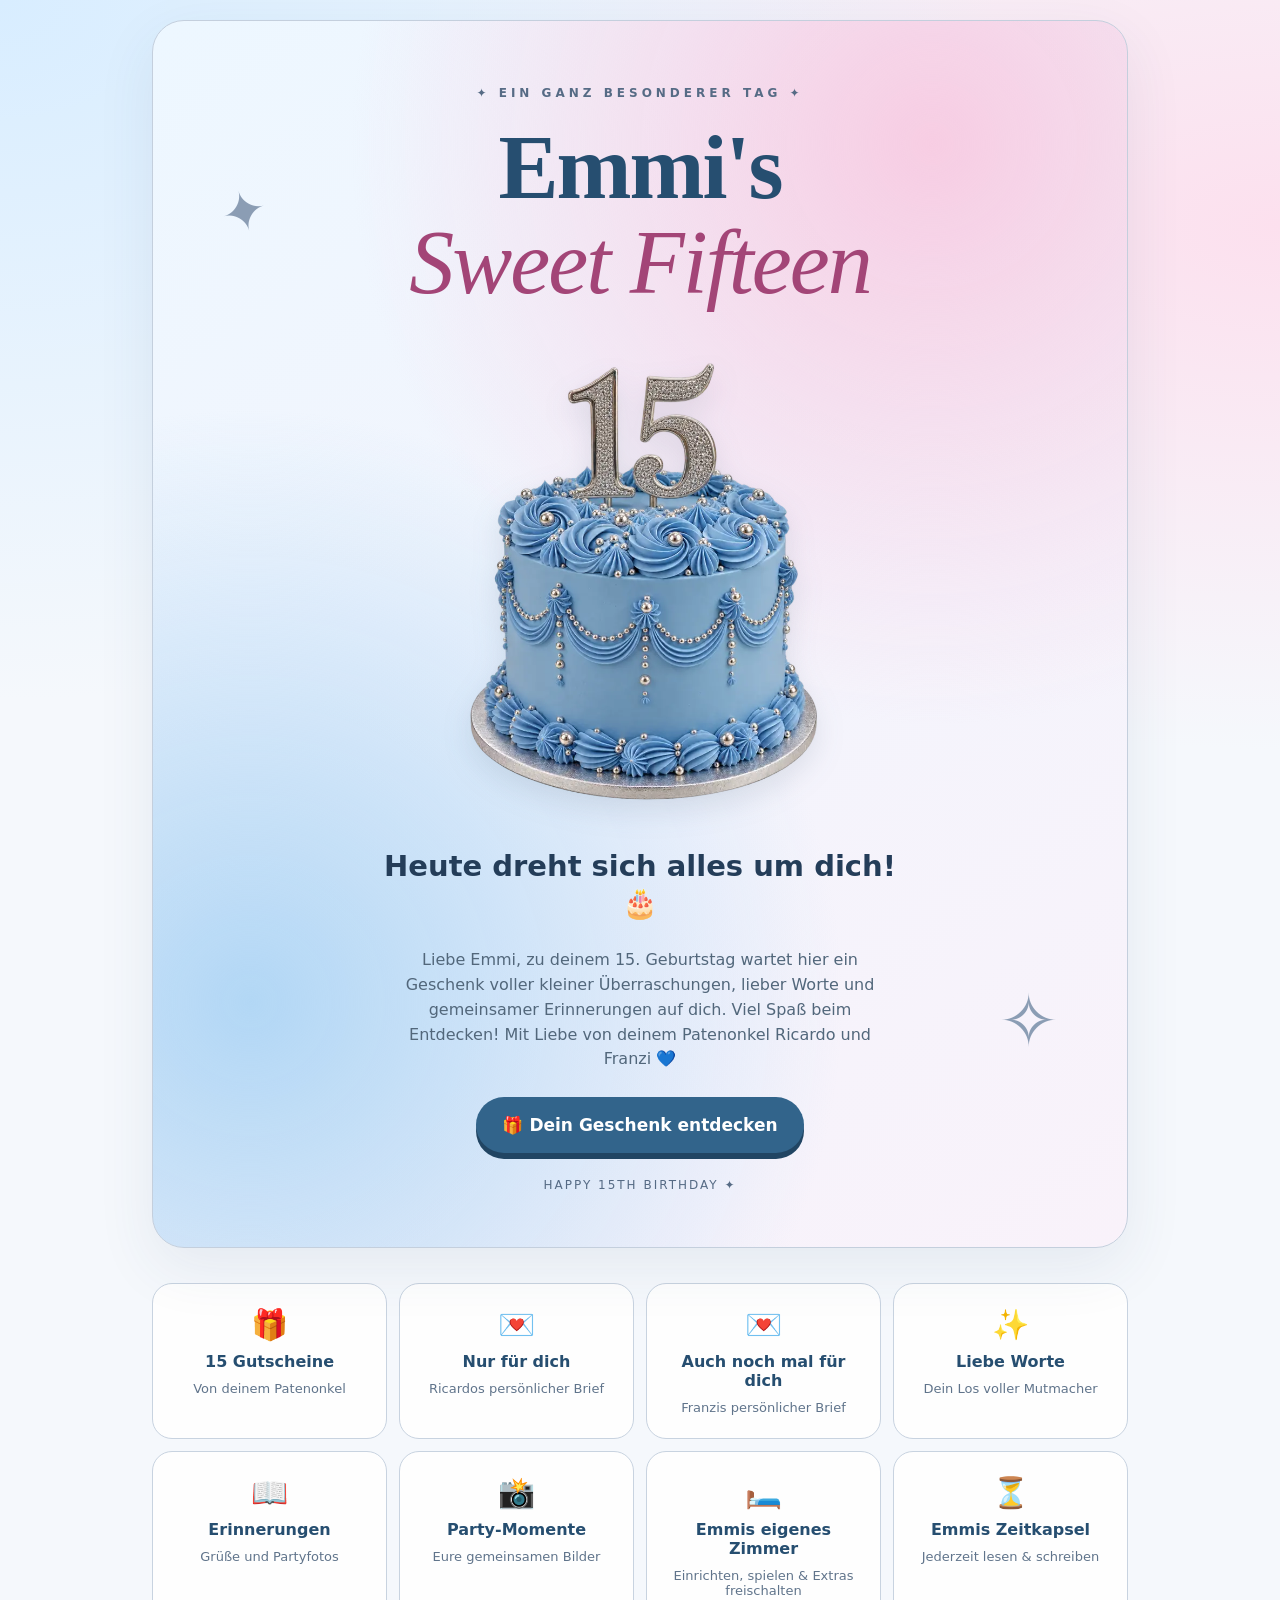
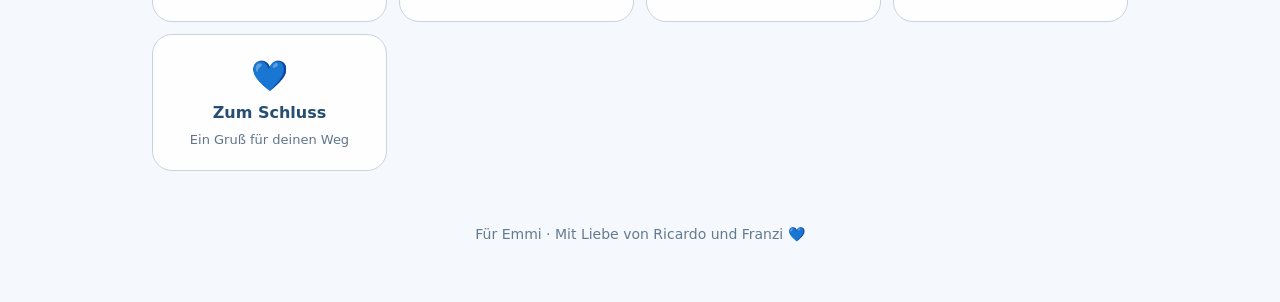
==== commit 9e113685: "Link Emmi room planner from birthday gift homepage" ====
--- a/index.html
+++ b/index.html
@@ -24,4 +24,4 @@
 @media(max-width:600px){.wrap{padding:12px 14px 40px}.hero.birthday-hero{min-height:650px;padding:42px 16px}.discover{grid-template-columns:repeat(2,1fr);gap:10px;margin-bottom:36px}.discover a{padding:20px 10px}nav.site-nav{top:5px}nav.site-nav a{font-size:12px;padding:9px 10px!important}.scratch-section,.private-letter,#gaestebuch{padding:26px 16px!important}.scratch-ticket{height:210px}.paper{padding:25px 18px}}
 @media(prefers-reduced-motion:reduce){*,*:before,*:after{animation:none!important;scroll-behavior:auto!important}}
 @media print{body{background:#fff}.site-nav,.page-footer{display:none}.paper{box-shadow:none}.cover{border-color:#bccbdc}}
-</style><style>.subpage-title{text-align:center;font-family:Georgia,serif;color:#32648b;font-size:clamp(32px,6vw,52px);margin:30px auto 10px}.subpage-desc{text-align:center;color:#5b7189;max-width:640px;margin:0 auto 35px}.subpage{min-height:75vh}.discover a{min-height:130px}.page-footer{margin-top:50px}#gutscheinbuch,#ricardos-brief,#rubbellos,#gaestebuch{scroll-margin-top:40px} .birthday-cake-photo{width:min(100%,420px);margin:26px auto 16px}.birthday-cake-photo img{display:block;width:100%;max-height:420px;object-fit:cover;object-position:center;border-radius:22px;box-shadow:0 16px 35px #34506a35}.birthday-cake-photo figcaption{margin-top:7px;font-size:11px;color:#61768c}</style><style>.birthday-cake-photo{width:min(100%,480px)}.birthday-cake-photo img{height:auto;max-height:none;object-fit:contain;aspect-ratio:1}</style><style>.birthday-cake-photo img{width:100%;height:auto;max-height:520px;object-fit:contain;background:transparent;box-shadow:none;border-radius:0}.birthday-cake-photo{background:transparent;filter:drop-shadow(0 12px 14px #34506a20)}</style></head><body><div class="wrap"><header class="hero birthday-hero"><div class="eyebrow">✦ EIN GANZ BESONDERER TAG ✦</div><h1 class="birthday-title">Emmi's<br><em>Sweet Fifteen</em></h1><figure class="birthday-cake-photo"><img src="assets/emmy-blaue-torte-15.webp" alt="Blaue Geburtstagstorte mit silberner 15" loading="eager" fetchpriority="high" decoding="async"></figure><p class="statement">Heute dreht sich alles um dich! 🎂</p><p class="detail">Liebe Emmi, zu deinem 15. Geburtstag wartet hier ein Geschenk voller kleiner Überraschungen, lieber Worte und gemeinsamer Erinnerungen auf dich. Viel Spaß beim Entdecken! Mit Liebe von deinem Patenonkel Ricardo und Franzi 💙</p><a class="cta" href="gutscheine.html?site=seiten-15">🎁 Dein Geschenk entdecken</a><div class="hint">HAPPY 15TH BIRTHDAY ✦</div></header><div class="discover" aria-label="Deine Überraschungen"><a href="gutscheine.html?site=seiten-15"><span>🎁</span>15 Gutscheine<small>Von deinem Patenonkel</small></a><a href="brief.html?site=seiten-15"><span>💌</span>Nur für dich<small>Ricardos persönlicher Brief</small></a><a href="brief.html?site=zwei-briefe#franzis-brief"><span>💌</span>Auch noch mal für dich<small>Franzis persönlicher Brief</small></a><a href="rubbellos.html?site=seiten-15"><span>✨</span>Liebe Worte<small>Dein Los voller Mutmacher</small></a><a href="gaestebuch.html?site=seiten-15"><span>📖</span>Erinnerungen<small>Grüße und Partyfotos</small></a><a href="fotos.html"><span>📸</span>Party-Momente<small>Eure gemeinsamen Bilder</small></a><a href="zeitkapsel.html"><span>⏳</span>Emmis Zeitkapsel<small>Jederzeit lesen & schreiben</small></a><a href="zum-schluss.html"><span>💙</span>Zum Schluss<small>Ein Gruß für deinen Weg</small></a></div><footer class="page-footer">Für Emmi · Mit Liebe von Ricardo und Franzi 💙</footer></div><script>(function(){const t=new URLSearchParams(location.search).get('guest')||sessionStorage.getItem('emmi_guest');if(t){sessionStorage.setItem('emmi_guest',t);document.querySelectorAll('a[href]').forEach(a=>{const h=a.getAttribute('href');if(!h||h.startsWith('#'))return;const u=new URL(h,location.href);if(u.origin===location.origin&&u.pathname.endsWith('.html')){u.searchParams.set('guest',t);a.href=u.href}})}})();</script><script>document.querySelectorAll('a[href]').forEach(a=>{const u=new URL(a.href,location.href);if(u.origin===location.origin&&u.pathname.endsWith('.html')){u.searchParams.set('site','seiten-15');a.href=u.href}});</script><script>(()=>{const t=new URLSearchParams(location.search).get('guest')||sessionStorage.getItem('emmi_guest');if(t)sessionStorage.setItem('emmi_guest',t);document.querySelectorAll('a[href]').forEach(a=>{const u=new URL(a.href,location.href);if(u.origin===location.origin&&u.pathname.endsWith('.html')){if(t)u.searchParams.set('guest',t);u.searchParams.set('site','geburtstag-17');a.href=u.href;if(u.pathname===location.pathname){a.setAttribute('aria-current','page');a.classList.add('active')}}});})()</script><script>(()=>{const reduce=matchMedia('(prefers-reduced-motion: reduce)').matches;function confetti(){if(reduce)return;const layer=document.createElement('div');layer.id='confetti-layer';document.body.append(layer);const colors=['#83bce8','#f1a2c9','#c6ced9','#ffffff','#dcecff'];for(let i=0;i<100;i++){const p=document.createElement('i');p.className='confetti-piece';p.style.setProperty('--x',Math.random()*100+'%');p.style.setProperty('--drift',(Math.random()*200-100)+'px');p.style.setProperty('--dur',(3+Math.random()*3)+'s');p.style.setProperty('--color',colors[i%colors.length]);p.style.setProperty('--rot',Math.random()*360+'deg');p.style.animationDelay=Math.random()*1.3+'s';layer.append(p)}setTimeout(()=>layer.remove(),7500)}if(!sessionStorage.getItem('emmi_welcome')){sessionStorage.setItem('emmi_welcome','1');setTimeout(confetti,400)}})()</script></body></html>+</style><style>.subpage-title{text-align:center;font-family:Georgia,serif;color:#32648b;font-size:clamp(32px,6vw,52px);margin:30px auto 10px}.subpage-desc{text-align:center;color:#5b7189;max-width:640px;margin:0 auto 35px}.subpage{min-height:75vh}.discover a{min-height:130px}.page-footer{margin-top:50px}#gutscheinbuch,#ricardos-brief,#rubbellos,#gaestebuch{scroll-margin-top:40px} .birthday-cake-photo{width:min(100%,420px);margin:26px auto 16px}.birthday-cake-photo img{display:block;width:100%;max-height:420px;object-fit:cover;object-position:center;border-radius:22px;box-shadow:0 16px 35px #34506a35}.birthday-cake-photo figcaption{margin-top:7px;font-size:11px;color:#61768c}</style><style>.birthday-cake-photo{width:min(100%,480px)}.birthday-cake-photo img{height:auto;max-height:none;object-fit:contain;aspect-ratio:1}</style><style>.birthday-cake-photo img{width:100%;height:auto;max-height:520px;object-fit:contain;background:transparent;box-shadow:none;border-radius:0}.birthday-cake-photo{background:transparent;filter:drop-shadow(0 12px 14px #34506a20)}</style></head><body><div class="wrap"><header class="hero birthday-hero"><div class="eyebrow">✦ EIN GANZ BESONDERER TAG ✦</div><h1 class="birthday-title">Emmi's<br><em>Sweet Fifteen</em></h1><figure class="birthday-cake-photo"><img src="assets/emmy-blaue-torte-15.webp" alt="Blaue Geburtstagstorte mit silberner 15" loading="eager" fetchpriority="high" decoding="async"></figure><p class="statement">Heute dreht sich alles um dich! 🎂</p><p class="detail">Liebe Emmi, zu deinem 15. Geburtstag wartet hier ein Geschenk voller kleiner Überraschungen, lieber Worte und gemeinsamer Erinnerungen auf dich. Viel Spaß beim Entdecken! Mit Liebe von deinem Patenonkel Ricardo und Franzi 💙</p><a class="cta" href="gutscheine.html?site=seiten-15">🎁 Dein Geschenk entdecken</a><div class="hint">HAPPY 15TH BIRTHDAY ✦</div></header><div class="discover" aria-label="Deine Überraschungen"><a href="gutscheine.html?site=seiten-15"><span>🎁</span>15 Gutscheine<small>Von deinem Patenonkel</small></a><a href="brief.html?site=seiten-15"><span>💌</span>Nur für dich<small>Ricardos persönlicher Brief</small></a><a href="brief.html?site=zwei-briefe#franzis-brief"><span>💌</span>Auch noch mal für dich<small>Franzis persönlicher Brief</small></a><a href="rubbellos.html?site=seiten-15"><span>✨</span>Liebe Worte<small>Dein Los voller Mutmacher</small></a><a href="gaestebuch.html?site=seiten-15"><span>📖</span>Erinnerungen<small>Grüße und Partyfotos</small></a><a href="fotos.html"><span>📸</span>Party-Momente<small>Eure gemeinsamen Bilder</small></a><a href="zimmer.html"><span>🛏️</span>Emmis eigenes Zimmer<small>Einrichten, spielen & Extras freischalten</small></a><a href="zeitkapsel.html"><span>⏳</span>Emmis Zeitkapsel<small>Jederzeit lesen & schreiben</small></a><a href="zum-schluss.html"><span>💙</span>Zum Schluss<small>Ein Gruß für deinen Weg</small></a></div><footer class="page-footer">Für Emmi · Mit Liebe von Ricardo und Franzi 💙</footer></div><script>(function(){const t=new URLSearchParams(location.search).get('guest')||sessionStorage.getItem('emmi_guest');if(t){sessionStorage.setItem('emmi_guest',t);document.querySelectorAll('a[href]').forEach(a=>{const h=a.getAttribute('href');if(!h||h.startsWith('#'))return;const u=new URL(h,location.href);if(u.origin===location.origin&&u.pathname.endsWith('.html')){u.searchParams.set('guest',t);a.href=u.href}})}})();</script><script>document.querySelectorAll('a[href]').forEach(a=>{const u=new URL(a.href,location.href);if(u.origin===location.origin&&u.pathname.endsWith('.html')){u.searchParams.set('site','seiten-15');a.href=u.href}});</script><script>(()=>{const t=new URLSearchParams(location.search).get('guest')||sessionStorage.getItem('emmi_guest');if(t)sessionStorage.setItem('emmi_guest',t);document.querySelectorAll('a[href]').forEach(a=>{const u=new URL(a.href,location.href);if(u.origin===location.origin&&u.pathname.endsWith('.html')){if(t)u.searchParams.set('guest',t);u.searchParams.set('site','geburtstag-17');a.href=u.href;if(u.pathname===location.pathname){a.setAttribute('aria-current','page');a.classList.add('active')}}});})()</script><script>(()=>{const reduce=matchMedia('(prefers-reduced-motion: reduce)').matches;function confetti(){if(reduce)return;const layer=document.createElement('div');layer.id='confetti-layer';document.body.append(layer);const colors=['#83bce8','#f1a2c9','#c6ced9','#ffffff','#dcecff'];for(let i=0;i<100;i++){const p=document.createElement('i');p.className='confetti-piece';p.style.setProperty('--x',Math.random()*100+'%');p.style.setProperty('--drift',(Math.random()*200-100)+'px');p.style.setProperty('--dur',(3+Math.random()*3)+'s');p.style.setProperty('--color',colors[i%colors.length]);p.style.setProperty('--rot',Math.random()*360+'deg');p.style.animationDelay=Math.random()*1.3+'s';layer.append(p)}setTimeout(()=>layer.remove(),7500)}if(!sessionStorage.getItem('emmi_welcome')){sessionStorage.setItem('emmi_welcome','1');setTimeout(confetti,400)}})()</script></body></html>
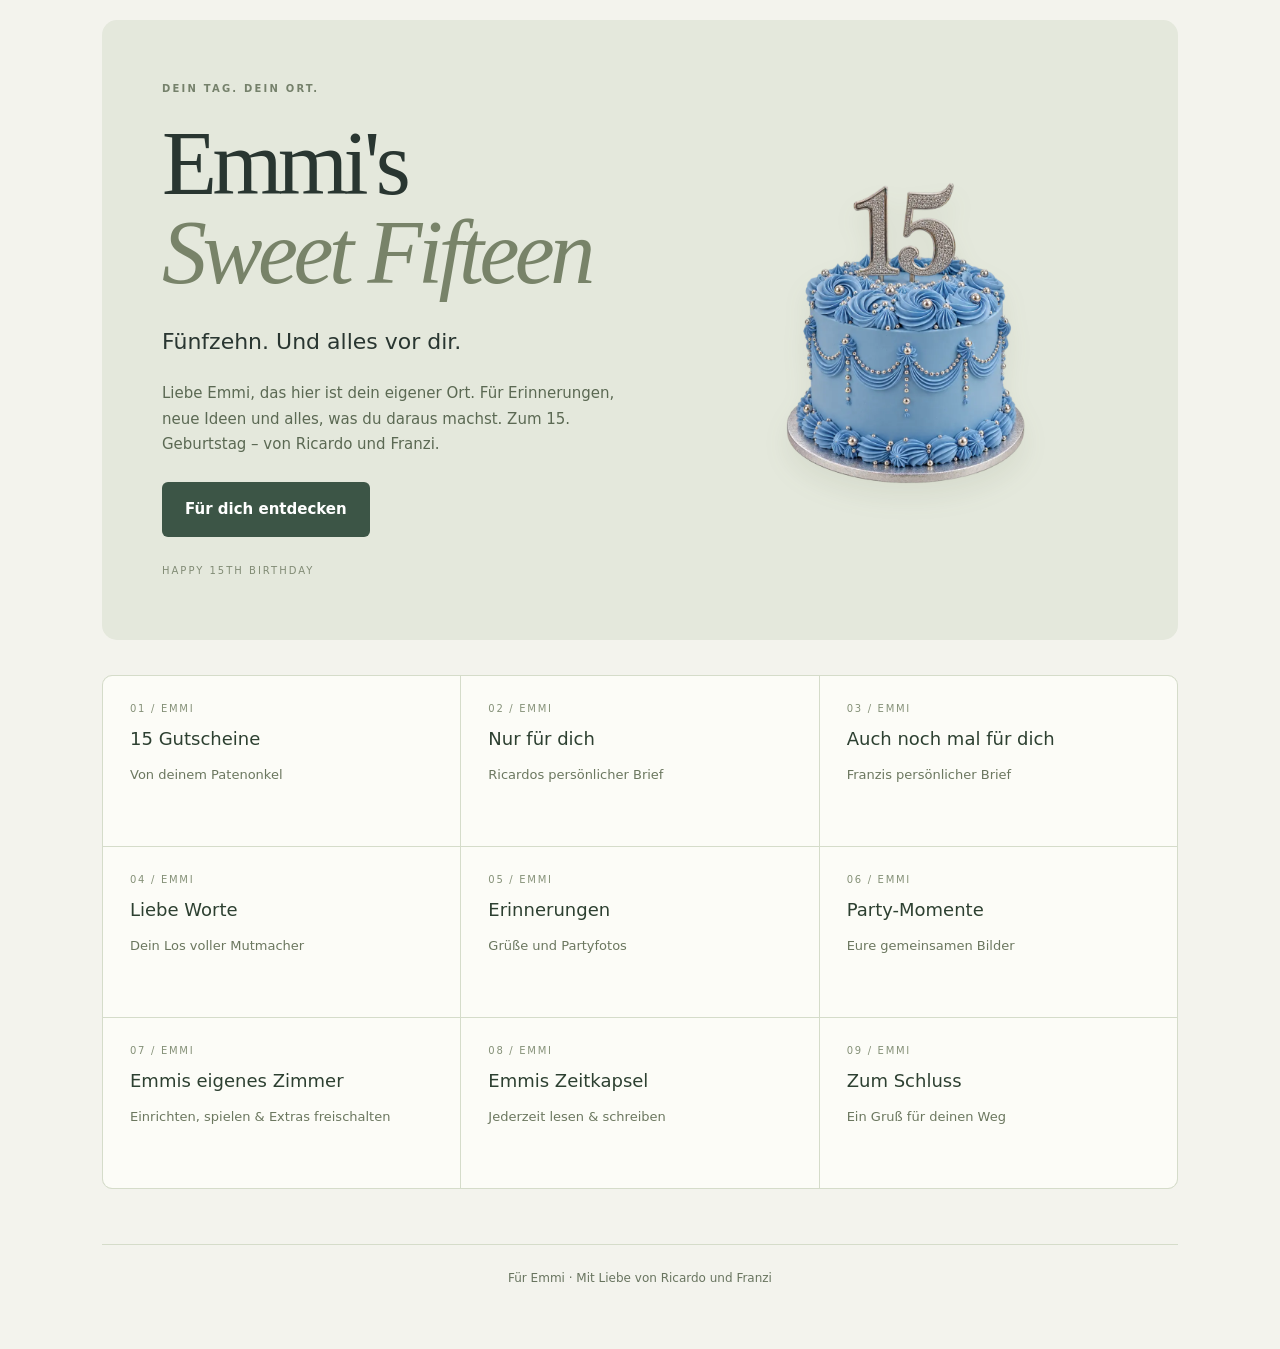
==== commit 6fa03e6a: "Refine birthday site with calm studio styling, restrained copy and focused room tabs" ====
--- a/index.html
+++ b/index.html
@@ -24,4 +24,4 @@
 @media(max-width:600px){.wrap{padding:12px 14px 40px}.hero.birthday-hero{min-height:650px;padding:42px 16px}.discover{grid-template-columns:repeat(2,1fr);gap:10px;margin-bottom:36px}.discover a{padding:20px 10px}nav.site-nav{top:5px}nav.site-nav a{font-size:12px;padding:9px 10px!important}.scratch-section,.private-letter,#gaestebuch{padding:26px 16px!important}.scratch-ticket{height:210px}.paper{padding:25px 18px}}
 @media(prefers-reduced-motion:reduce){*,*:before,*:after{animation:none!important;scroll-behavior:auto!important}}
 @media print{body{background:#fff}.site-nav,.page-footer{display:none}.paper{box-shadow:none}.cover{border-color:#bccbdc}}
-</style><style>.subpage-title{text-align:center;font-family:Georgia,serif;color:#32648b;font-size:clamp(32px,6vw,52px);margin:30px auto 10px}.subpage-desc{text-align:center;color:#5b7189;max-width:640px;margin:0 auto 35px}.subpage{min-height:75vh}.discover a{min-height:130px}.page-footer{margin-top:50px}#gutscheinbuch,#ricardos-brief,#rubbellos,#gaestebuch{scroll-margin-top:40px} .birthday-cake-photo{width:min(100%,420px);margin:26px auto 16px}.birthday-cake-photo img{display:block;width:100%;max-height:420px;object-fit:cover;object-position:center;border-radius:22px;box-shadow:0 16px 35px #34506a35}.birthday-cake-photo figcaption{margin-top:7px;font-size:11px;color:#61768c}</style><style>.birthday-cake-photo{width:min(100%,480px)}.birthday-cake-photo img{height:auto;max-height:none;object-fit:contain;aspect-ratio:1}</style><style>.birthday-cake-photo img{width:100%;height:auto;max-height:520px;object-fit:contain;background:transparent;box-shadow:none;border-radius:0}.birthday-cake-photo{background:transparent;filter:drop-shadow(0 12px 14px #34506a20)}</style></head><body><div class="wrap"><header class="hero birthday-hero"><div class="eyebrow">✦ EIN GANZ BESONDERER TAG ✦</div><h1 class="birthday-title">Emmi's<br><em>Sweet Fifteen</em></h1><figure class="birthday-cake-photo"><img src="assets/emmy-blaue-torte-15.webp" alt="Blaue Geburtstagstorte mit silberner 15" loading="eager" fetchpriority="high" decoding="async"></figure><p class="statement">Heute dreht sich alles um dich! 🎂</p><p class="detail">Liebe Emmi, zu deinem 15. Geburtstag wartet hier ein Geschenk voller kleiner Überraschungen, lieber Worte und gemeinsamer Erinnerungen auf dich. Viel Spaß beim Entdecken! Mit Liebe von deinem Patenonkel Ricardo und Franzi 💙</p><a class="cta" href="gutscheine.html?site=seiten-15">🎁 Dein Geschenk entdecken</a><div class="hint">HAPPY 15TH BIRTHDAY ✦</div></header><div class="discover" aria-label="Deine Überraschungen"><a href="gutscheine.html?site=seiten-15"><span>🎁</span>15 Gutscheine<small>Von deinem Patenonkel</small></a><a href="brief.html?site=seiten-15"><span>💌</span>Nur für dich<small>Ricardos persönlicher Brief</small></a><a href="brief.html?site=zwei-briefe#franzis-brief"><span>💌</span>Auch noch mal für dich<small>Franzis persönlicher Brief</small></a><a href="rubbellos.html?site=seiten-15"><span>✨</span>Liebe Worte<small>Dein Los voller Mutmacher</small></a><a href="gaestebuch.html?site=seiten-15"><span>📖</span>Erinnerungen<small>Grüße und Partyfotos</small></a><a href="fotos.html"><span>📸</span>Party-Momente<small>Eure gemeinsamen Bilder</small></a><a href="zimmer.html"><span>🛏️</span>Emmis eigenes Zimmer<small>Einrichten, spielen & Extras freischalten</small></a><a href="zeitkapsel.html"><span>⏳</span>Emmis Zeitkapsel<small>Jederzeit lesen & schreiben</small></a><a href="zum-schluss.html"><span>💙</span>Zum Schluss<small>Ein Gruß für deinen Weg</small></a></div><footer class="page-footer">Für Emmi · Mit Liebe von Ricardo und Franzi 💙</footer></div><script>(function(){const t=new URLSearchParams(location.search).get('guest')||sessionStorage.getItem('emmi_guest');if(t){sessionStorage.setItem('emmi_guest',t);document.querySelectorAll('a[href]').forEach(a=>{const h=a.getAttribute('href');if(!h||h.startsWith('#'))return;const u=new URL(h,location.href);if(u.origin===location.origin&&u.pathname.endsWith('.html')){u.searchParams.set('guest',t);a.href=u.href}})}})();</script><script>document.querySelectorAll('a[href]').forEach(a=>{const u=new URL(a.href,location.href);if(u.origin===location.origin&&u.pathname.endsWith('.html')){u.searchParams.set('site','seiten-15');a.href=u.href}});</script><script>(()=>{const t=new URLSearchParams(location.search).get('guest')||sessionStorage.getItem('emmi_guest');if(t)sessionStorage.setItem('emmi_guest',t);document.querySelectorAll('a[href]').forEach(a=>{const u=new URL(a.href,location.href);if(u.origin===location.origin&&u.pathname.endsWith('.html')){if(t)u.searchParams.set('guest',t);u.searchParams.set('site','geburtstag-17');a.href=u.href;if(u.pathname===location.pathname){a.setAttribute('aria-current','page');a.classList.add('active')}}});})()</script><script>(()=>{const reduce=matchMedia('(prefers-reduced-motion: reduce)').matches;function confetti(){if(reduce)return;const layer=document.createElement('div');layer.id='confetti-layer';document.body.append(layer);const colors=['#83bce8','#f1a2c9','#c6ced9','#ffffff','#dcecff'];for(let i=0;i<100;i++){const p=document.createElement('i');p.className='confetti-piece';p.style.setProperty('--x',Math.random()*100+'%');p.style.setProperty('--drift',(Math.random()*200-100)+'px');p.style.setProperty('--dur',(3+Math.random()*3)+'s');p.style.setProperty('--color',colors[i%colors.length]);p.style.setProperty('--rot',Math.random()*360+'deg');p.style.animationDelay=Math.random()*1.3+'s';layer.append(p)}setTimeout(()=>layer.remove(),7500)}if(!sessionStorage.getItem('emmi_welcome')){sessionStorage.setItem('emmi_welcome','1');setTimeout(confetti,400)}})()</script></body></html>+</style><style>.subpage-title{text-align:center;font-family:Georgia,serif;color:#32648b;font-size:clamp(32px,6vw,52px);margin:30px auto 10px}.subpage-desc{text-align:center;color:#5b7189;max-width:640px;margin:0 auto 35px}.subpage{min-height:75vh}.discover a{min-height:130px}.page-footer{margin-top:50px}#gutscheinbuch,#ricardos-brief,#rubbellos,#gaestebuch{scroll-margin-top:40px} .birthday-cake-photo{width:min(100%,420px);margin:26px auto 16px}.birthday-cake-photo img{display:block;width:100%;max-height:420px;object-fit:cover;object-position:center;border-radius:22px;box-shadow:0 16px 35px #34506a35}.birthday-cake-photo figcaption{margin-top:7px;font-size:11px;color:#61768c}</style><style>.birthday-cake-photo{width:min(100%,480px)}.birthday-cake-photo img{height:auto;max-height:none;object-fit:contain;aspect-ratio:1}</style><style>.birthday-cake-photo img{width:100%;height:auto;max-height:520px;object-fit:contain;background:transparent;box-shadow:none;border-radius:0}.birthday-cake-photo{background:transparent;filter:drop-shadow(0 12px 14px #34506a20)}</style><link rel="stylesheet" href="assets/studio.css?v=studio1"></head><body><div class="wrap"><header class="hero birthday-hero"><div class="eyebrow">DEIN TAG. DEIN ORT.</div><h1 class="birthday-title">Emmi's<br><em>Sweet Fifteen</em></h1><figure class="birthday-cake-photo"><img src="assets/emmy-blaue-torte-15.webp" alt="Blaue Geburtstagstorte mit silberner 15" loading="eager" fetchpriority="high" decoding="async"></figure><p class="statement">Fünfzehn. Und alles vor dir.</p><p class="detail">Liebe Emmi, das hier ist dein eigener Ort. Für Erinnerungen, neue Ideen und alles, was du daraus machst. Zum 15. Geburtstag – von Ricardo und Franzi.</p><a class="cta" href="gutscheine.html?site=seiten-15"> Für dich entdecken</a><div class="hint">HAPPY 15TH BIRTHDAY </div></header><div class="discover" aria-label="Deine Überraschungen"><a href="gutscheine.html?site=seiten-15"><span>01 / EMMI</span>15 Gutscheine<small>Von deinem Patenonkel</small></a><a href="brief.html?site=seiten-15"><span>02 / EMMI</span>Nur für dich<small>Ricardos persönlicher Brief</small></a><a href="brief.html?site=zwei-briefe#franzis-brief"><span>03 / EMMI</span>Auch noch mal für dich<small>Franzis persönlicher Brief</small></a><a href="rubbellos.html?site=seiten-15"><span>04 / EMMI</span>Liebe Worte<small>Dein Los voller Mutmacher</small></a><a href="gaestebuch.html?site=seiten-15"><span>05 / EMMI</span>Erinnerungen<small>Grüße und Partyfotos</small></a><a href="fotos.html"><span>06 / EMMI</span>Party-Momente<small>Eure gemeinsamen Bilder</small></a><a href="zimmer.html"><span>07 / EMMI</span>Emmis eigenes Zimmer<small>Einrichten, spielen & Extras freischalten</small></a><a href="zeitkapsel.html"><span>08 / EMMI</span>Emmis Zeitkapsel<small>Jederzeit lesen & schreiben</small></a><a href="zum-schluss.html"><span>09 / EMMI</span>Zum Schluss<small>Ein Gruß für deinen Weg</small></a></div><footer class="page-footer">Für Emmi · Mit Liebe von Ricardo und Franzi </footer></div><script>(function(){const t=new URLSearchParams(location.search).get('guest')||sessionStorage.getItem('emmi_guest');if(t){sessionStorage.setItem('emmi_guest',t);document.querySelectorAll('a[href]').forEach(a=>{const h=a.getAttribute('href');if(!h||h.startsWith('#'))return;const u=new URL(h,location.href);if(u.origin===location.origin&&u.pathname.endsWith('.html')){u.searchParams.set('guest',t);a.href=u.href}})}})();</script><script>document.querySelectorAll('a[href]').forEach(a=>{const u=new URL(a.href,location.href);if(u.origin===location.origin&&u.pathname.endsWith('.html')){u.searchParams.set('site','seiten-15');a.href=u.href}});</script><script>(()=>{const t=new URLSearchParams(location.search).get('guest')||sessionStorage.getItem('emmi_guest');if(t)sessionStorage.setItem('emmi_guest',t);document.querySelectorAll('a[href]').forEach(a=>{const u=new URL(a.href,location.href);if(u.origin===location.origin&&u.pathname.endsWith('.html')){if(t)u.searchParams.set('guest',t);u.searchParams.set('site','geburtstag-17');a.href=u.href;if(u.pathname===location.pathname){a.setAttribute('aria-current','page');a.classList.add('active')}}});})()</script><script>(()=>{const reduce=matchMedia('(prefers-reduced-motion: reduce)').matches;function confetti(){if(reduce)return;const layer=document.createElement('div');layer.id='confetti-layer';document.body.append(layer);const colors=['#83bce8','#f1a2c9','#c6ced9','#ffffff','#dcecff'];for(let i=0;i<36;i++){const p=document.createElement('i');p.className='confetti-piece';p.style.setProperty('--x',Math.random()*100+'%');p.style.setProperty('--drift',(Math.random()*200-100)+'px');p.style.setProperty('--dur',(3+Math.random()*3)+'s');p.style.setProperty('--color',colors[i%colors.length]);p.style.setProperty('--rot',Math.random()*360+'deg');p.style.animationDelay=Math.random()*1.3+'s';layer.append(p)}setTimeout(()=>layer.remove(),7500)}if(!sessionStorage.getItem('emmi_welcome')){sessionStorage.setItem('emmi_welcome','1');setTimeout(confetti,400)}})()</script></body></html>
--- a/assets/studio.css
+++ b/assets/studio.css
@@ -0,0 +1,36 @@
+:root{--ink:#293631;--blue:#425b50;--cream:#fbfaf6;--rose:#9b7b8b}
+body{background:#f3f3ed!important;color:#293631!important;font-family:system-ui,-apple-system,"Segoe UI",sans-serif!important;line-height:1.65}
+.wrap,body>header,body>main{max-width:1120px!important}h1,h2{font-family:Georgia,serif!important;font-weight:400!important;letter-spacing:-.035em;color:#293631!important;line-height:1.15}h3,h4{color:#334338!important}p{line-height:1.7}a{color:#425b50}
+nav.site-nav{border:0!important;border-bottom:1px solid #d4d9cb!important;border-radius:0!important;background:#f3f3edf5!important;box-shadow:none!important;gap:2px!important;padding:10px 0!important}
+nav.site-nav a{color:#52624f!important;font-weight:500!important;border-radius:5px!important;padding:10px 13px!important}nav.site-nav a:hover,nav.site-nav a.active{background:#e1e7d8!important}
+button,.btn,.button,a.action,#memorybook-link,button:not(#prev):not(#copy):not(#share){background:#425b50!important;color:white!important;border-radius:7px!important;min-height:44px;box-shadow:none!important;letter-spacing:.01em}
+button.secondary,#prev,#copy,#share{background:#e5e9df!important;color:#344c3c!important}button:disabled{opacity:.45!important}
+input,textarea,select{background:#fdfdf9!important;border:1px solid #c6cfbd!important;border-radius:6px!important;color:#2d3c30!important}
+a:focus-visible,button:focus-visible,input:focus-visible,textarea:focus-visible,select:focus-visible{outline:3px solid #a58c9a!important;outline-offset:3px}
+.card,.panel,.gamecard,.shop-item,.scratch-section,.private-letter,#gaestebuch,main:not(.book):not(body>main){background:#fcfcf7!important;border:1px solid #d5dcca!important;border-radius:12px!important;box-shadow:none!important}
+body>main{background:transparent!important;box-shadow:none!important;border:0!important}.card{padding:25px!important}.gamecard,.shop-item{background:#eeeee5!important}
+.muted,.small,.subpage-desc,.scratch-hint,.tip,.from,.page-footer,.footer{color:#68745f!important}
+.subpage-title{font-size:clamp(34px,6vw,56px)!important;margin-top:45px!important}
+.hero.birthday-hero{display:grid;grid-template-columns:1.1fr .9fr;align-items:center;text-align:left!important;min-height:620px!important;padding:60px!important;background:#e4e8dc!important;border:0!important;border-radius:15px!important;box-shadow:none!important;color:#293631!important}
+.hero:before,.hero:after{display:none!important}.hero .eyebrow{grid-column:1;color:#75816b!important;font-size:10px!important;letter-spacing:.22em!important}
+.birthday-title{grid-column:1;color:#293631!important;font-size:clamp(55px,8vw,90px)!important;line-height:.98!important;letter-spacing:-.05em!important;text-shadow:none!important;margin:22px 0!important}.birthday-title em{color:#788369!important}
+.birthday-cake-photo{grid-column:2;grid-row:1/7;width:100%!important;max-width:330px!important;margin:auto!important;filter:drop-shadow(0 15px 12px #50603b15)!important}.birthday-cake-photo img{max-height:350px!important}
+.hero .statement{grid-column:1;font-size:22px!important;font-weight:500!important;margin:8px 0!important}.hero .detail{grid-column:1;color:#5b6953!important;font-size:15px!important;margin:15px 0 24px!important}
+.hero .cta{grid-column:1;justify-self:start;align-self:start;background:#3c5546!important;color:white!important;padding:15px 23px!important;font-size:15px!important;border-radius:6px!important;box-shadow:none!important}.hero .hint{grid-column:1;color:#818b75!important;font-size:10px!important;letter-spacing:.2em!important;margin-top:24px!important}
+.discover{grid-template-columns:repeat(3,1fr)!important;gap:1px!important;border:1px solid #d5dcca;background:#d5dcca;border-radius:10px;overflow:hidden;margin-top:26px!important}.discover a{background:#fcfcf7!important;border:0!important;border-radius:0!important;padding:27px!important;min-height:170px!important;text-align:left!important;align-items:flex-start;font-size:18px;font-weight:500!important;color:#2d4031!important}.discover a:hover{transform:none!important;background:#e8edde!important;text-decoration:none}.discover span{font:10px system-ui!important;letter-spacing:.17em;color:#859178!important}.discover small{font-size:13px!important;color:#6b775f!important}
+.page-footer{border-top:1px solid #d5dcca;padding-top:24px;font-size:12px!important;margin-top:45px!important}
+.book{background:#fcfcf7!important;border:1px solid #d5dcca!important;border-radius:12px!important;box-shadow:none!important}.book:before,.art:after{display:none}.page{padding:40px!important}.art{background:#e4e9dc!important;box-shadow:none!important;border-radius:12px!important;width:150px!important;height:150px!important}.art span{font-size:64px!important}
+.number,.top,.intro-label,.eyebrow{color:#7e8b70!important;font-size:10px!important;letter-spacing:.18em!important}
+.pill{border-color:#bcc9ae!important;border-radius:5px!important}.scratch-ticket{background:#e9eadf!important;border:1px solid #b8c3ac!important;border-radius:8px!important;box-shadow:none!important}.scratch-reveal strong{color:#4b6548!important}
+.scratch-section,.private-letter,#gaestebuch{padding:32px!important}.envelope{font-size:0!important;filter:none!important;margin:10px}.envelope:before{content:'PRIVATE NOTE';font:10px system-ui;letter-spacing:.22em;color:#879573}.letter-paper{background:#fffef9!important;box-shadow:none!important;border:1px solid #dee3d4!important;border-radius:6px!important;line-height:1.9!important;color:#35452f!important}
+.emoji,.symbol,.cover .cake{display:none!important}.paper,.cover,.entry{box-shadow:none!important;border-color:#d5dcca!important}.cover h1 em{color:#7b896a!important}
+body>header{font-size:11px;letter-spacing:.12em;padding-top:26px!important;color:#718064}body>main>h1{font-size:clamp(40px,7vw,68px)!important;margin:16px 0!important}body>main>p{max-width:720px;color:#69775d}
+#room-life>h3{margin-top:34px;font-size:23px;font-weight:500}#coin-balance{background:#e3e9d6!important;color:#52653c;border-radius:6px!important;font-size:13px}
+#pet-art{font-size:46px!important;text-align:left!important;padding:12px 0}#pet-home{border-left:3px solid #becdac;padding:10px 22px;margin-top:24px;background:#f0f3e8;border-radius:0 8px 8px 0}#pet-adopt{padding:18px 0}
+.catalog button{background:#e7eddd!important;color:#3f5635!important;border:1px solid #d0dcc0!important;border-radius:6px!important}.photo img{border-radius:6px!important}
+#game-dialog,#photo-view{border-radius:12px!important;background:#fafbf5!important}#game-title{font-size:30px!important}
+.studio-tabs{position:sticky;top:0;z-index:10;display:flex;gap:4px;background:#f3f3edf5;border-bottom:1px solid #d3dcc6;padding:12px 0;margin:20px 0 28px}
+.studio-tabs button{background:transparent!important;color:#6b7c5b!important;border-radius:5px!important;font-weight:500;padding:12px 18px!important}.studio-tabs button[aria-selected=true]{background:#dee7d2!important;color:#344e2a!important}
+.privacy-note{padding:14px 18px;background:#e9efde;border:1px solid #d9e2cb;border-radius:8px;font-size:13px;color:#667751;margin:22px 0}.privacy-note summary{font-size:13px;font-weight:500!important}.privacy-note p{font-size:13px}
+@media(max-width:700px){.hero.birthday-hero{grid-template-columns:1fr!important;min-height:0!important;padding:36px 26px!important}.birthday-title{font-size:66px!important}.birthday-cake-photo{grid-column:1;grid-row:3;width:190px!important;justify-self:end;margin:-20px 0 10px!important}.hero .statement{grid-row:4}.hero .detail{grid-row:5}.hero .cta{grid-row:6}.hero .hint{grid-row:7}.discover{grid-template-columns:repeat(2,1fr)!important}.discover a{min-height:150px!important;padding:22px 18px!important;font-size:16px!important}.card{padding:18px!important}.studio-tabs{gap:0}.studio-tabs button{padding:10px 11px!important;font-size:13px!important;flex:1}.scratch-section,.private-letter,#gaestebuch{padding:24px 18px!important}.games{grid-template-columns:1fr!important}.page{padding:28px!important}body>main>h1{font-size:44px!important}nav.site-nav{justify-content:flex-start!important}nav.site-nav a{font-size:12px!important;padding:8px 10px!important}}
+@media print{.studio-tabs,.privacy-note,#room-life,#cloud-room,#room-backup{display:none!important}#room-planning[hidden]{display:block!important}}
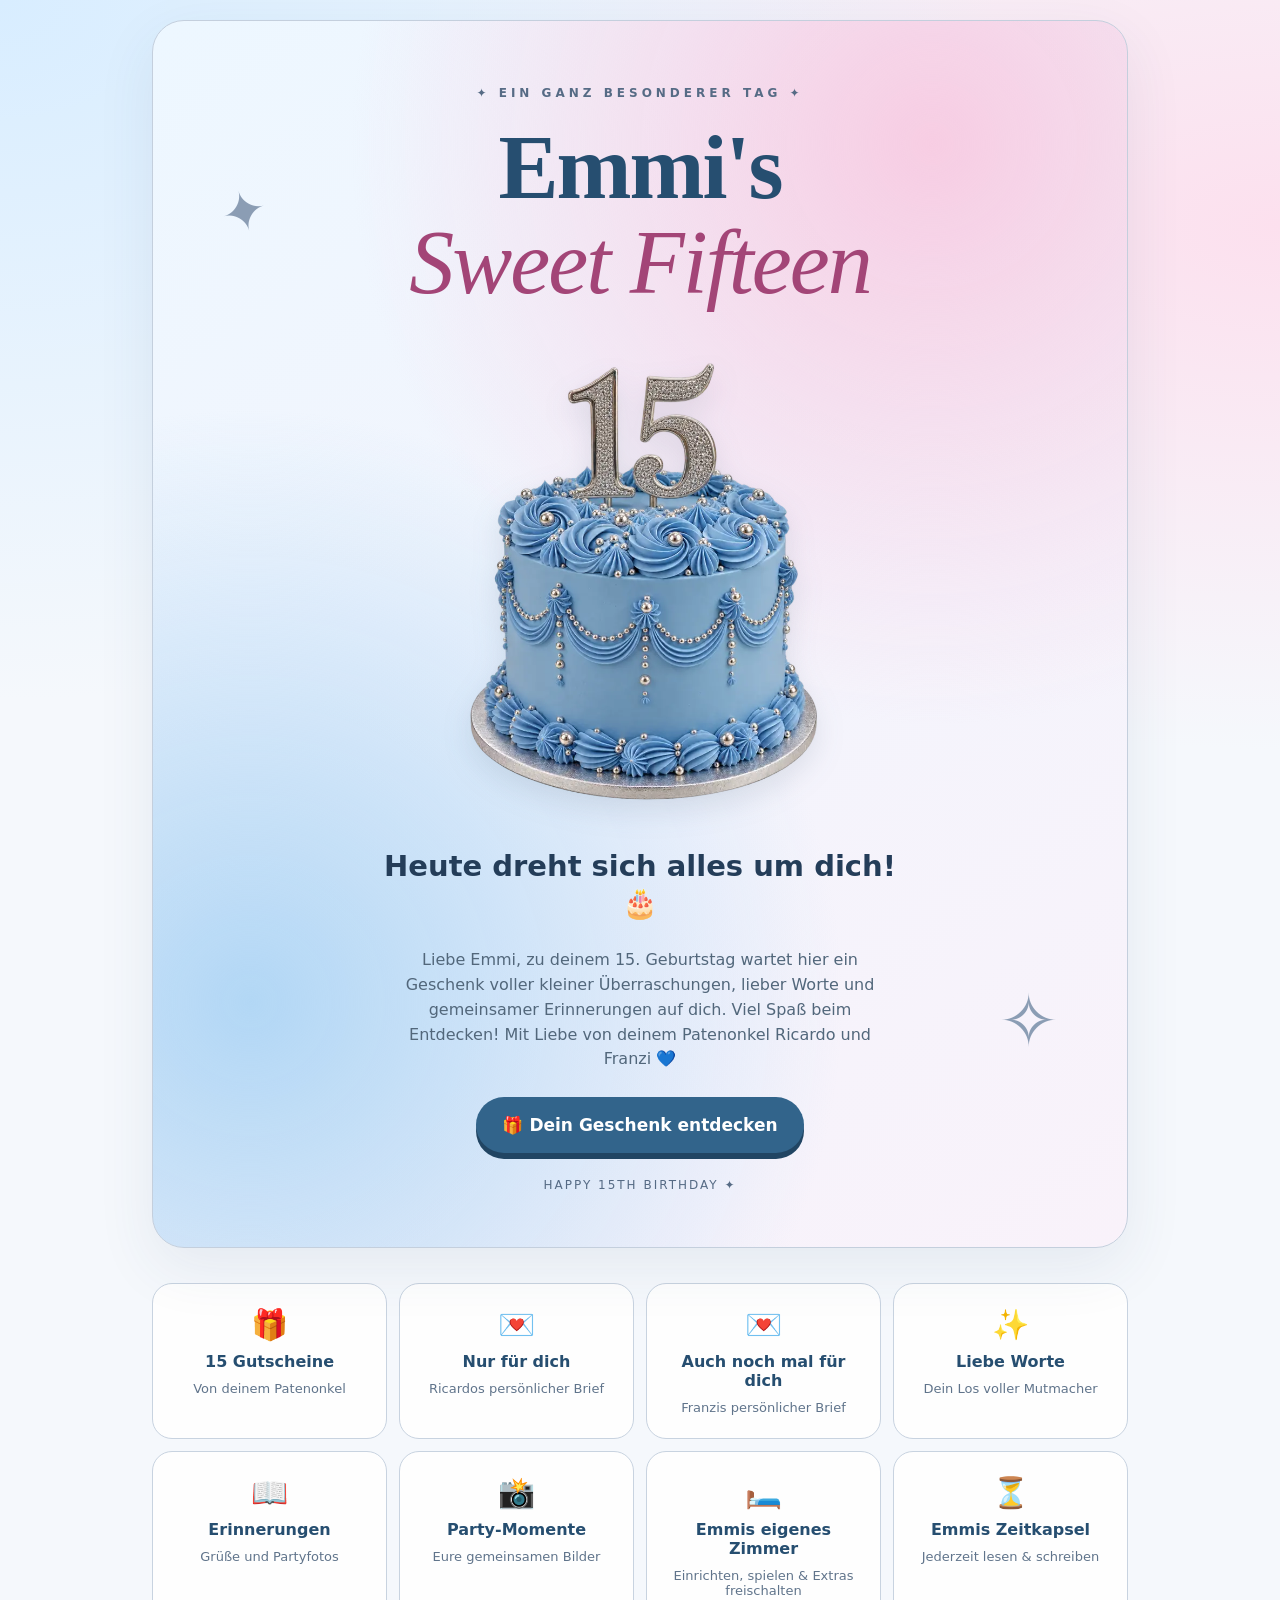
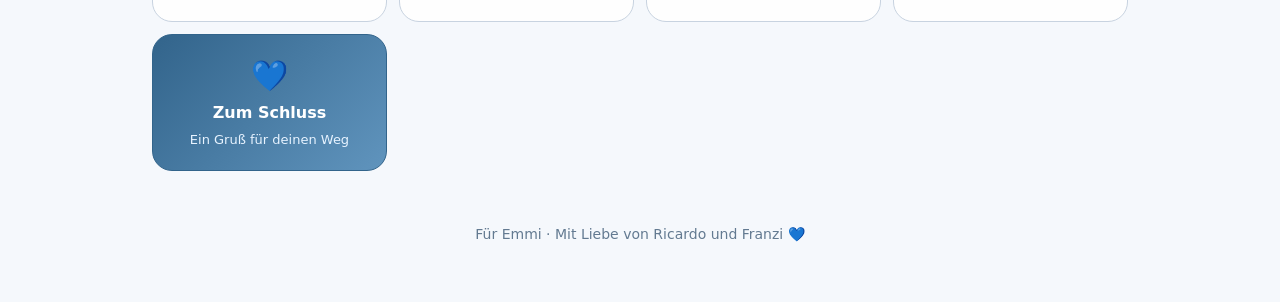
==== commit df7e3d97: "Restore blue birthday design, separate emoji tiles and full confetti while retaining studio features" ====
--- a/index.html
+++ b/index.html
@@ -24,4 +24,4 @@
 @media(max-width:600px){.wrap{padding:12px 14px 40px}.hero.birthday-hero{min-height:650px;padding:42px 16px}.discover{grid-template-columns:repeat(2,1fr);gap:10px;margin-bottom:36px}.discover a{padding:20px 10px}nav.site-nav{top:5px}nav.site-nav a{font-size:12px;padding:9px 10px!important}.scratch-section,.private-letter,#gaestebuch{padding:26px 16px!important}.scratch-ticket{height:210px}.paper{padding:25px 18px}}
 @media(prefers-reduced-motion:reduce){*,*:before,*:after{animation:none!important;scroll-behavior:auto!important}}
 @media print{body{background:#fff}.site-nav,.page-footer{display:none}.paper{box-shadow:none}.cover{border-color:#bccbdc}}
-</style><style>.subpage-title{text-align:center;font-family:Georgia,serif;color:#32648b;font-size:clamp(32px,6vw,52px);margin:30px auto 10px}.subpage-desc{text-align:center;color:#5b7189;max-width:640px;margin:0 auto 35px}.subpage{min-height:75vh}.discover a{min-height:130px}.page-footer{margin-top:50px}#gutscheinbuch,#ricardos-brief,#rubbellos,#gaestebuch{scroll-margin-top:40px} .birthday-cake-photo{width:min(100%,420px);margin:26px auto 16px}.birthday-cake-photo img{display:block;width:100%;max-height:420px;object-fit:cover;object-position:center;border-radius:22px;box-shadow:0 16px 35px #34506a35}.birthday-cake-photo figcaption{margin-top:7px;font-size:11px;color:#61768c}</style><style>.birthday-cake-photo{width:min(100%,480px)}.birthday-cake-photo img{height:auto;max-height:none;object-fit:contain;aspect-ratio:1}</style><style>.birthday-cake-photo img{width:100%;height:auto;max-height:520px;object-fit:contain;background:transparent;box-shadow:none;border-radius:0}.birthday-cake-photo{background:transparent;filter:drop-shadow(0 12px 14px #34506a20)}</style><link rel="stylesheet" href="assets/studio.css?v=studio1"></head><body><div class="wrap"><header class="hero birthday-hero"><div class="eyebrow">DEIN TAG. DEIN ORT.</div><h1 class="birthday-title">Emmi's<br><em>Sweet Fifteen</em></h1><figure class="birthday-cake-photo"><img src="assets/emmy-blaue-torte-15.webp" alt="Blaue Geburtstagstorte mit silberner 15" loading="eager" fetchpriority="high" decoding="async"></figure><p class="statement">Fünfzehn. Und alles vor dir.</p><p class="detail">Liebe Emmi, das hier ist dein eigener Ort. Für Erinnerungen, neue Ideen und alles, was du daraus machst. Zum 15. Geburtstag – von Ricardo und Franzi.</p><a class="cta" href="gutscheine.html?site=seiten-15"> Für dich entdecken</a><div class="hint">HAPPY 15TH BIRTHDAY </div></header><div class="discover" aria-label="Deine Überraschungen"><a href="gutscheine.html?site=seiten-15"><span>01 / EMMI</span>15 Gutscheine<small>Von deinem Patenonkel</small></a><a href="brief.html?site=seiten-15"><span>02 / EMMI</span>Nur für dich<small>Ricardos persönlicher Brief</small></a><a href="brief.html?site=zwei-briefe#franzis-brief"><span>03 / EMMI</span>Auch noch mal für dich<small>Franzis persönlicher Brief</small></a><a href="rubbellos.html?site=seiten-15"><span>04 / EMMI</span>Liebe Worte<small>Dein Los voller Mutmacher</small></a><a href="gaestebuch.html?site=seiten-15"><span>05 / EMMI</span>Erinnerungen<small>Grüße und Partyfotos</small></a><a href="fotos.html"><span>06 / EMMI</span>Party-Momente<small>Eure gemeinsamen Bilder</small></a><a href="zimmer.html"><span>07 / EMMI</span>Emmis eigenes Zimmer<small>Einrichten, spielen & Extras freischalten</small></a><a href="zeitkapsel.html"><span>08 / EMMI</span>Emmis Zeitkapsel<small>Jederzeit lesen & schreiben</small></a><a href="zum-schluss.html"><span>09 / EMMI</span>Zum Schluss<small>Ein Gruß für deinen Weg</small></a></div><footer class="page-footer">Für Emmi · Mit Liebe von Ricardo und Franzi </footer></div><script>(function(){const t=new URLSearchParams(location.search).get('guest')||sessionStorage.getItem('emmi_guest');if(t){sessionStorage.setItem('emmi_guest',t);document.querySelectorAll('a[href]').forEach(a=>{const h=a.getAttribute('href');if(!h||h.startsWith('#'))return;const u=new URL(h,location.href);if(u.origin===location.origin&&u.pathname.endsWith('.html')){u.searchParams.set('guest',t);a.href=u.href}})}})();</script><script>document.querySelectorAll('a[href]').forEach(a=>{const u=new URL(a.href,location.href);if(u.origin===location.origin&&u.pathname.endsWith('.html')){u.searchParams.set('site','seiten-15');a.href=u.href}});</script><script>(()=>{const t=new URLSearchParams(location.search).get('guest')||sessionStorage.getItem('emmi_guest');if(t)sessionStorage.setItem('emmi_guest',t);document.querySelectorAll('a[href]').forEach(a=>{const u=new URL(a.href,location.href);if(u.origin===location.origin&&u.pathname.endsWith('.html')){if(t)u.searchParams.set('guest',t);u.searchParams.set('site','geburtstag-17');a.href=u.href;if(u.pathname===location.pathname){a.setAttribute('aria-current','page');a.classList.add('active')}}});})()</script><script>(()=>{const reduce=matchMedia('(prefers-reduced-motion: reduce)').matches;function confetti(){if(reduce)return;const layer=document.createElement('div');layer.id='confetti-layer';document.body.append(layer);const colors=['#83bce8','#f1a2c9','#c6ced9','#ffffff','#dcecff'];for(let i=0;i<36;i++){const p=document.createElement('i');p.className='confetti-piece';p.style.setProperty('--x',Math.random()*100+'%');p.style.setProperty('--drift',(Math.random()*200-100)+'px');p.style.setProperty('--dur',(3+Math.random()*3)+'s');p.style.setProperty('--color',colors[i%colors.length]);p.style.setProperty('--rot',Math.random()*360+'deg');p.style.animationDelay=Math.random()*1.3+'s';layer.append(p)}setTimeout(()=>layer.remove(),7500)}if(!sessionStorage.getItem('emmi_welcome')){sessionStorage.setItem('emmi_welcome','1');setTimeout(confetti,400)}})()</script></body></html>+</style><style>.subpage-title{text-align:center;font-family:Georgia,serif;color:#32648b;font-size:clamp(32px,6vw,52px);margin:30px auto 10px}.subpage-desc{text-align:center;color:#5b7189;max-width:640px;margin:0 auto 35px}.subpage{min-height:75vh}.discover a{min-height:130px}.page-footer{margin-top:50px}#gutscheinbuch,#ricardos-brief,#rubbellos,#gaestebuch{scroll-margin-top:40px} .birthday-cake-photo{width:min(100%,420px);margin:26px auto 16px}.birthday-cake-photo img{display:block;width:100%;max-height:420px;object-fit:cover;object-position:center;border-radius:22px;box-shadow:0 16px 35px #34506a35}.birthday-cake-photo figcaption{margin-top:7px;font-size:11px;color:#61768c}</style><style>.birthday-cake-photo{width:min(100%,480px)}.birthday-cake-photo img{height:auto;max-height:none;object-fit:contain;aspect-ratio:1}</style><style>.birthday-cake-photo img{width:100%;height:auto;max-height:520px;object-fit:contain;background:transparent;box-shadow:none;border-radius:0}.birthday-cake-photo{background:transparent;filter:drop-shadow(0 12px 14px #34506a20)}</style><style>.discover a:last-child{background:linear-gradient(135deg,#32648b,#6094bd)!important;color:#fff!important;border-color:#32648b!important}.discover a:last-child small{color:#e7f3ff!important}@media(max-width:600px){.discover>a:last-child:nth-child(odd){grid-column:1/-1;min-height:130px}}</style></head><body><div class="wrap"><header class="hero birthday-hero"><div class="eyebrow">✦ EIN GANZ BESONDERER TAG ✦</div><h1 class="birthday-title">Emmi's<br><em>Sweet Fifteen</em></h1><figure class="birthday-cake-photo"><img src="assets/emmy-blaue-torte-15.webp" alt="Blaue Geburtstagstorte mit silberner 15" loading="eager" fetchpriority="high" decoding="async"></figure><p class="statement">Heute dreht sich alles um dich! 🎂</p><p class="detail">Liebe Emmi, zu deinem 15. Geburtstag wartet hier ein Geschenk voller kleiner Überraschungen, lieber Worte und gemeinsamer Erinnerungen auf dich. Viel Spaß beim Entdecken! Mit Liebe von deinem Patenonkel Ricardo und Franzi 💙</p><a class="cta" href="gutscheine.html?site=seiten-15">🎁 Dein Geschenk entdecken</a><div class="hint">HAPPY 15TH BIRTHDAY ✦</div></header><div class="discover" aria-label="Deine Überraschungen"><a href="gutscheine.html?site=seiten-15"><span>🎁</span>15 Gutscheine<small>Von deinem Patenonkel</small></a><a href="brief.html?site=seiten-15"><span>💌</span>Nur für dich<small>Ricardos persönlicher Brief</small></a><a href="brief.html?site=zwei-briefe#franzis-brief"><span>💌</span>Auch noch mal für dich<small>Franzis persönlicher Brief</small></a><a href="rubbellos.html?site=seiten-15"><span>✨</span>Liebe Worte<small>Dein Los voller Mutmacher</small></a><a href="gaestebuch.html?site=seiten-15"><span>📖</span>Erinnerungen<small>Grüße und Partyfotos</small></a><a href="fotos.html"><span>📸</span>Party-Momente<small>Eure gemeinsamen Bilder</small></a><a href="zimmer.html"><span>🛏️</span>Emmis eigenes Zimmer<small>Einrichten, spielen & Extras freischalten</small></a><a href="zeitkapsel.html"><span>⏳</span>Emmis Zeitkapsel<small>Jederzeit lesen & schreiben</small></a><a href="zum-schluss.html"><span>💙</span>Zum Schluss<small>Ein Gruß für deinen Weg</small></a></div><footer class="page-footer">Für Emmi · Mit Liebe von Ricardo und Franzi 💙</footer></div><script>(function(){const t=new URLSearchParams(location.search).get('guest')||sessionStorage.getItem('emmi_guest');if(t){sessionStorage.setItem('emmi_guest',t);document.querySelectorAll('a[href]').forEach(a=>{const h=a.getAttribute('href');if(!h||h.startsWith('#'))return;const u=new URL(h,location.href);if(u.origin===location.origin&&u.pathname.endsWith('.html')){u.searchParams.set('guest',t);a.href=u.href}})}})();</script><script>document.querySelectorAll('a[href]').forEach(a=>{const u=new URL(a.href,location.href);if(u.origin===location.origin&&u.pathname.endsWith('.html')){u.searchParams.set('site','seiten-15');a.href=u.href}});</script><script>(()=>{const t=new URLSearchParams(location.search).get('guest')||sessionStorage.getItem('emmi_guest');if(t)sessionStorage.setItem('emmi_guest',t);document.querySelectorAll('a[href]').forEach(a=>{const u=new URL(a.href,location.href);if(u.origin===location.origin&&u.pathname.endsWith('.html')){if(t)u.searchParams.set('guest',t);u.searchParams.set('site','geburtstag-17');a.href=u.href;if(u.pathname===location.pathname){a.setAttribute('aria-current','page');a.classList.add('active')}}});})()</script><script>(()=>{const reduce=matchMedia('(prefers-reduced-motion: reduce)').matches;function confetti(){if(reduce)return;const layer=document.createElement('div');layer.id='confetti-layer';document.body.append(layer);const colors=['#83bce8','#f1a2c9','#c6ced9','#ffffff','#dcecff'];for(let i=0;i<100;i++){const p=document.createElement('i');p.className='confetti-piece';p.style.setProperty('--x',Math.random()*100+'%');p.style.setProperty('--drift',(Math.random()*200-100)+'px');p.style.setProperty('--dur',(3+Math.random()*3)+'s');p.style.setProperty('--color',colors[i%colors.length]);p.style.setProperty('--rot',Math.random()*360+'deg');p.style.animationDelay=Math.random()*1.3+'s';layer.append(p)}setTimeout(()=>layer.remove(),7500)}if(!sessionStorage.getItem('emmi_welcome_blue_20261031')){sessionStorage.setItem('emmi_welcome_blue_20261031','1');setTimeout(confetti,400)}})()</script></body></html>
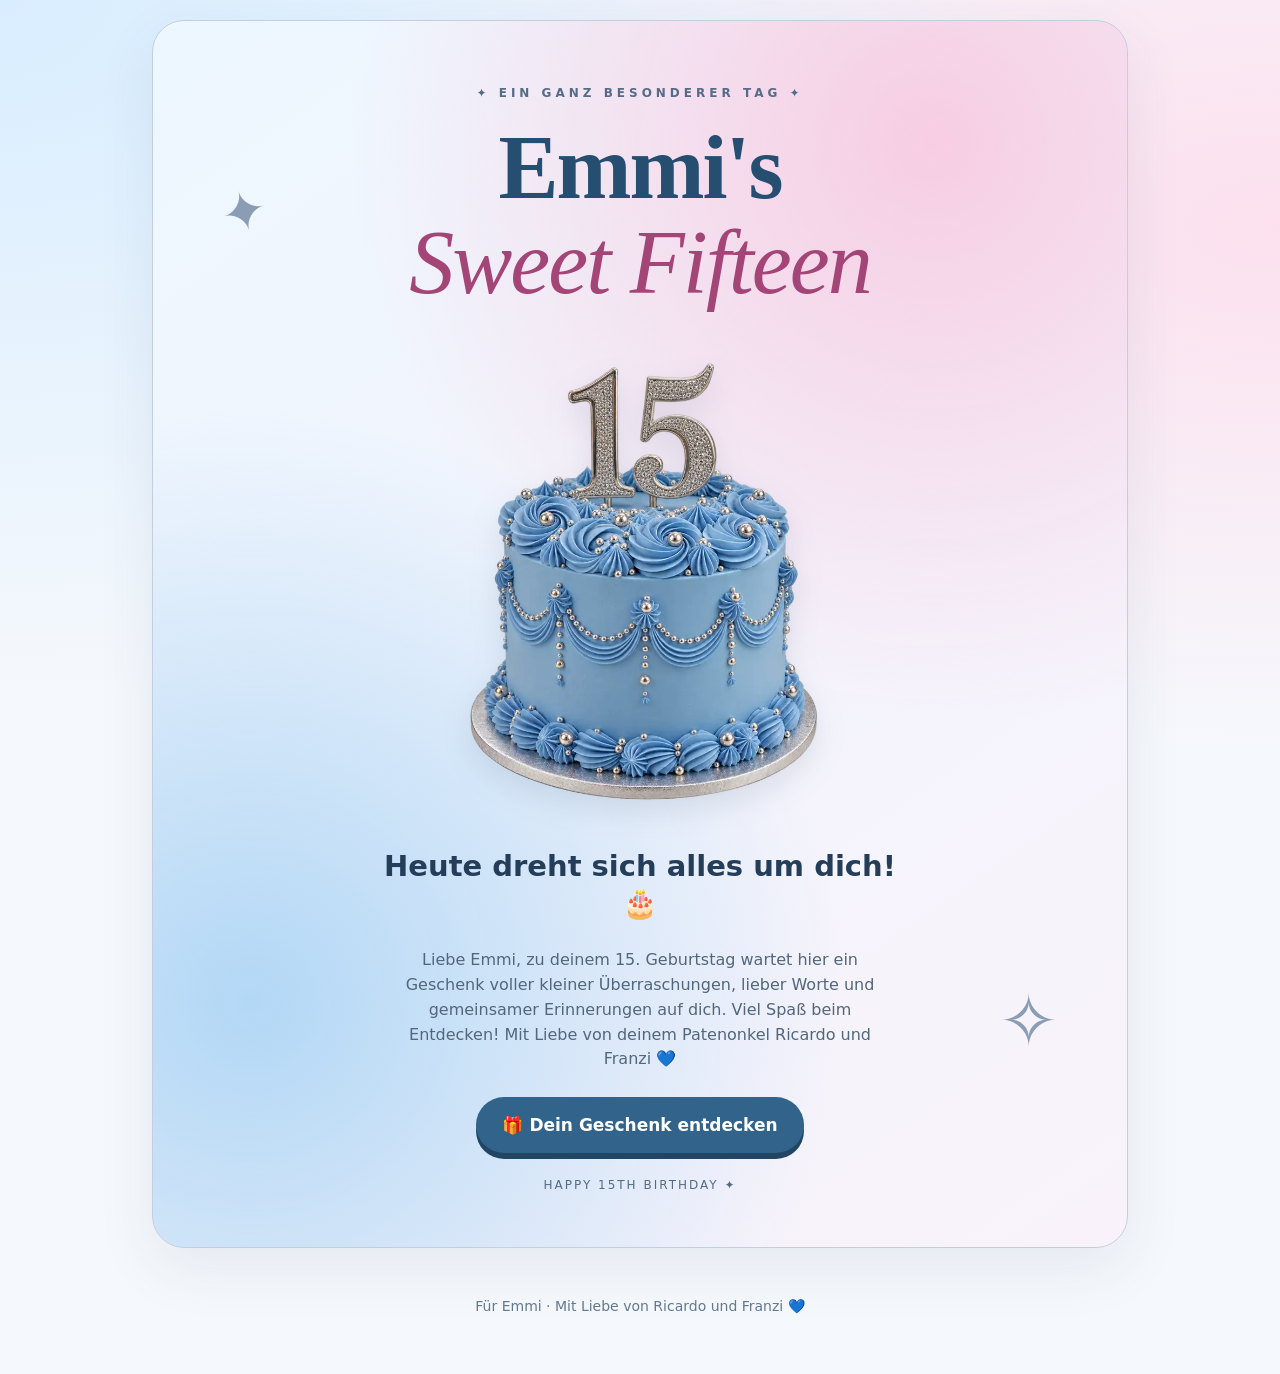
==== commit c6744b9d: "Keep landing page to birthday hero and link to gift overview" ====
--- a/index.html
+++ b/index.html
@@ -24,4 +24,4 @@
 @media(max-width:600px){.wrap{padding:12px 14px 40px}.hero.birthday-hero{min-height:650px;padding:42px 16px}.discover{grid-template-columns:repeat(2,1fr);gap:10px;margin-bottom:36px}.discover a{padding:20px 10px}nav.site-nav{top:5px}nav.site-nav a{font-size:12px;padding:9px 10px!important}.scratch-section,.private-letter,#gaestebuch{padding:26px 16px!important}.scratch-ticket{height:210px}.paper{padding:25px 18px}}
 @media(prefers-reduced-motion:reduce){*,*:before,*:after{animation:none!important;scroll-behavior:auto!important}}
 @media print{body{background:#fff}.site-nav,.page-footer{display:none}.paper{box-shadow:none}.cover{border-color:#bccbdc}}
-</style><style>.subpage-title{text-align:center;font-family:Georgia,serif;color:#32648b;font-size:clamp(32px,6vw,52px);margin:30px auto 10px}.subpage-desc{text-align:center;color:#5b7189;max-width:640px;margin:0 auto 35px}.subpage{min-height:75vh}.discover a{min-height:130px}.page-footer{margin-top:50px}#gutscheinbuch,#ricardos-brief,#rubbellos,#gaestebuch{scroll-margin-top:40px} .birthday-cake-photo{width:min(100%,420px);margin:26px auto 16px}.birthday-cake-photo img{display:block;width:100%;max-height:420px;object-fit:cover;object-position:center;border-radius:22px;box-shadow:0 16px 35px #34506a35}.birthday-cake-photo figcaption{margin-top:7px;font-size:11px;color:#61768c}</style><style>.birthday-cake-photo{width:min(100%,480px)}.birthday-cake-photo img{height:auto;max-height:none;object-fit:contain;aspect-ratio:1}</style><style>.birthday-cake-photo img{width:100%;height:auto;max-height:520px;object-fit:contain;background:transparent;box-shadow:none;border-radius:0}.birthday-cake-photo{background:transparent;filter:drop-shadow(0 12px 14px #34506a20)}</style><style>.discover a:last-child{background:linear-gradient(135deg,#32648b,#6094bd)!important;color:#fff!important;border-color:#32648b!important}.discover a:last-child small{color:#e7f3ff!important}@media(max-width:600px){.discover>a:last-child:nth-child(odd){grid-column:1/-1;min-height:130px}}</style></head><body><div class="wrap"><header class="hero birthday-hero"><div class="eyebrow">✦ EIN GANZ BESONDERER TAG ✦</div><h1 class="birthday-title">Emmi's<br><em>Sweet Fifteen</em></h1><figure class="birthday-cake-photo"><img src="assets/emmy-blaue-torte-15.webp" alt="Blaue Geburtstagstorte mit silberner 15" loading="eager" fetchpriority="high" decoding="async"></figure><p class="statement">Heute dreht sich alles um dich! 🎂</p><p class="detail">Liebe Emmi, zu deinem 15. Geburtstag wartet hier ein Geschenk voller kleiner Überraschungen, lieber Worte und gemeinsamer Erinnerungen auf dich. Viel Spaß beim Entdecken! Mit Liebe von deinem Patenonkel Ricardo und Franzi 💙</p><a class="cta" href="gutscheine.html?site=seiten-15">🎁 Dein Geschenk entdecken</a><div class="hint">HAPPY 15TH BIRTHDAY ✦</div></header><div class="discover" aria-label="Deine Überraschungen"><a href="gutscheine.html?site=seiten-15"><span>🎁</span>15 Gutscheine<small>Von deinem Patenonkel</small></a><a href="brief.html?site=seiten-15"><span>💌</span>Nur für dich<small>Ricardos persönlicher Brief</small></a><a href="brief.html?site=zwei-briefe#franzis-brief"><span>💌</span>Auch noch mal für dich<small>Franzis persönlicher Brief</small></a><a href="rubbellos.html?site=seiten-15"><span>✨</span>Liebe Worte<small>Dein Los voller Mutmacher</small></a><a href="gaestebuch.html?site=seiten-15"><span>📖</span>Erinnerungen<small>Grüße und Partyfotos</small></a><a href="fotos.html"><span>📸</span>Party-Momente<small>Eure gemeinsamen Bilder</small></a><a href="zimmer.html"><span>🛏️</span>Emmis eigenes Zimmer<small>Einrichten, spielen & Extras freischalten</small></a><a href="zeitkapsel.html"><span>⏳</span>Emmis Zeitkapsel<small>Jederzeit lesen & schreiben</small></a><a href="zum-schluss.html"><span>💙</span>Zum Schluss<small>Ein Gruß für deinen Weg</small></a></div><footer class="page-footer">Für Emmi · Mit Liebe von Ricardo und Franzi 💙</footer></div><script>(function(){const t=new URLSearchParams(location.search).get('guest')||sessionStorage.getItem('emmi_guest');if(t){sessionStorage.setItem('emmi_guest',t);document.querySelectorAll('a[href]').forEach(a=>{const h=a.getAttribute('href');if(!h||h.startsWith('#'))return;const u=new URL(h,location.href);if(u.origin===location.origin&&u.pathname.endsWith('.html')){u.searchParams.set('guest',t);a.href=u.href}})}})();</script><script>document.querySelectorAll('a[href]').forEach(a=>{const u=new URL(a.href,location.href);if(u.origin===location.origin&&u.pathname.endsWith('.html')){u.searchParams.set('site','seiten-15');a.href=u.href}});</script><script>(()=>{const t=new URLSearchParams(location.search).get('guest')||sessionStorage.getItem('emmi_guest');if(t)sessionStorage.setItem('emmi_guest',t);document.querySelectorAll('a[href]').forEach(a=>{const u=new URL(a.href,location.href);if(u.origin===location.origin&&u.pathname.endsWith('.html')){if(t)u.searchParams.set('guest',t);u.searchParams.set('site','geburtstag-17');a.href=u.href;if(u.pathname===location.pathname){a.setAttribute('aria-current','page');a.classList.add('active')}}});})()</script><script>(()=>{const reduce=matchMedia('(prefers-reduced-motion: reduce)').matches;function confetti(){if(reduce)return;const layer=document.createElement('div');layer.id='confetti-layer';document.body.append(layer);const colors=['#83bce8','#f1a2c9','#c6ced9','#ffffff','#dcecff'];for(let i=0;i<100;i++){const p=document.createElement('i');p.className='confetti-piece';p.style.setProperty('--x',Math.random()*100+'%');p.style.setProperty('--drift',(Math.random()*200-100)+'px');p.style.setProperty('--dur',(3+Math.random()*3)+'s');p.style.setProperty('--color',colors[i%colors.length]);p.style.setProperty('--rot',Math.random()*360+'deg');p.style.animationDelay=Math.random()*1.3+'s';layer.append(p)}setTimeout(()=>layer.remove(),7500)}if(!sessionStorage.getItem('emmi_welcome_blue_20261031')){sessionStorage.setItem('emmi_welcome_blue_20261031','1');setTimeout(confetti,400)}})()</script></body></html>+</style><style>.subpage-title{text-align:center;font-family:Georgia,serif;color:#32648b;font-size:clamp(32px,6vw,52px);margin:30px auto 10px}.subpage-desc{text-align:center;color:#5b7189;max-width:640px;margin:0 auto 35px}.subpage{min-height:75vh}.discover a{min-height:130px}.page-footer{margin-top:50px}#gutscheinbuch,#ricardos-brief,#rubbellos,#gaestebuch{scroll-margin-top:40px} .birthday-cake-photo{width:min(100%,420px);margin:26px auto 16px}.birthday-cake-photo img{display:block;width:100%;max-height:420px;object-fit:cover;object-position:center;border-radius:22px;box-shadow:0 16px 35px #34506a35}.birthday-cake-photo figcaption{margin-top:7px;font-size:11px;color:#61768c}</style><style>.birthday-cake-photo{width:min(100%,480px)}.birthday-cake-photo img{height:auto;max-height:none;object-fit:contain;aspect-ratio:1}</style><style>.birthday-cake-photo img{width:100%;height:auto;max-height:520px;object-fit:contain;background:transparent;box-shadow:none;border-radius:0}.birthday-cake-photo{background:transparent;filter:drop-shadow(0 12px 14px #34506a20)}</style><style>.discover a:last-child{background:linear-gradient(135deg,#32648b,#6094bd)!important;color:#fff!important;border-color:#32648b!important}.discover a:last-child small{color:#e7f3ff!important}@media(max-width:600px){.discover>a:last-child:nth-child(odd){grid-column:1/-1;min-height:130px}}</style></head><body><div class="wrap"><header class="hero birthday-hero"><div class="eyebrow">✦ EIN GANZ BESONDERER TAG ✦</div><h1 class="birthday-title">Emmi's<br><em>Sweet Fifteen</em></h1><figure class="birthday-cake-photo"><img src="assets/emmy-blaue-torte-15.webp" alt="Blaue Geburtstagstorte mit silberner 15" loading="eager" fetchpriority="high" decoding="async"></figure><p class="statement">Heute dreht sich alles um dich! 🎂</p><p class="detail">Liebe Emmi, zu deinem 15. Geburtstag wartet hier ein Geschenk voller kleiner Überraschungen, lieber Worte und gemeinsamer Erinnerungen auf dich. Viel Spaß beim Entdecken! Mit Liebe von deinem Patenonkel Ricardo und Franzi 💙</p><a class="cta" href="entdecken.html">🎁 Dein Geschenk entdecken</a><div class="hint">HAPPY 15TH BIRTHDAY ✦</div></header><footer class="page-footer">Für Emmi · Mit Liebe von Ricardo und Franzi 💙</footer></div><script>(function(){const t=new URLSearchParams(location.search).get('guest')||sessionStorage.getItem('emmi_guest');if(t){sessionStorage.setItem('emmi_guest',t);document.querySelectorAll('a[href]').forEach(a=>{const h=a.getAttribute('href');if(!h||h.startsWith('#'))return;const u=new URL(h,location.href);if(u.origin===location.origin&&u.pathname.endsWith('.html')){u.searchParams.set('guest',t);a.href=u.href}})}})();</script><script>document.querySelectorAll('a[href]').forEach(a=>{const u=new URL(a.href,location.href);if(u.origin===location.origin&&u.pathname.endsWith('.html')){u.searchParams.set('site','seiten-15');a.href=u.href}});</script><script>(()=>{const t=new URLSearchParams(location.search).get('guest')||sessionStorage.getItem('emmi_guest');if(t)sessionStorage.setItem('emmi_guest',t);document.querySelectorAll('a[href]').forEach(a=>{const u=new URL(a.href,location.href);if(u.origin===location.origin&&u.pathname.endsWith('.html')){if(t)u.searchParams.set('guest',t);u.searchParams.set('site','geburtstag-17');a.href=u.href;if(u.pathname===location.pathname){a.setAttribute('aria-current','page');a.classList.add('active')}}});})()</script><script>(()=>{const reduce=matchMedia('(prefers-reduced-motion: reduce)').matches;function confetti(){if(reduce)return;const layer=document.createElement('div');layer.id='confetti-layer';document.body.append(layer);const colors=['#83bce8','#f1a2c9','#c6ced9','#ffffff','#dcecff'];for(let i=0;i<100;i++){const p=document.createElement('i');p.className='confetti-piece';p.style.setProperty('--x',Math.random()*100+'%');p.style.setProperty('--drift',(Math.random()*200-100)+'px');p.style.setProperty('--dur',(3+Math.random()*3)+'s');p.style.setProperty('--color',colors[i%colors.length]);p.style.setProperty('--rot',Math.random()*360+'deg');p.style.animationDelay=Math.random()*1.3+'s';layer.append(p)}setTimeout(()=>layer.remove(),7500)}if(!sessionStorage.getItem('emmi_welcome_blue_20261031')){sessionStorage.setItem('emmi_welcome_blue_20261031','1');setTimeout(confetti,400)}})()</script></body></html>
